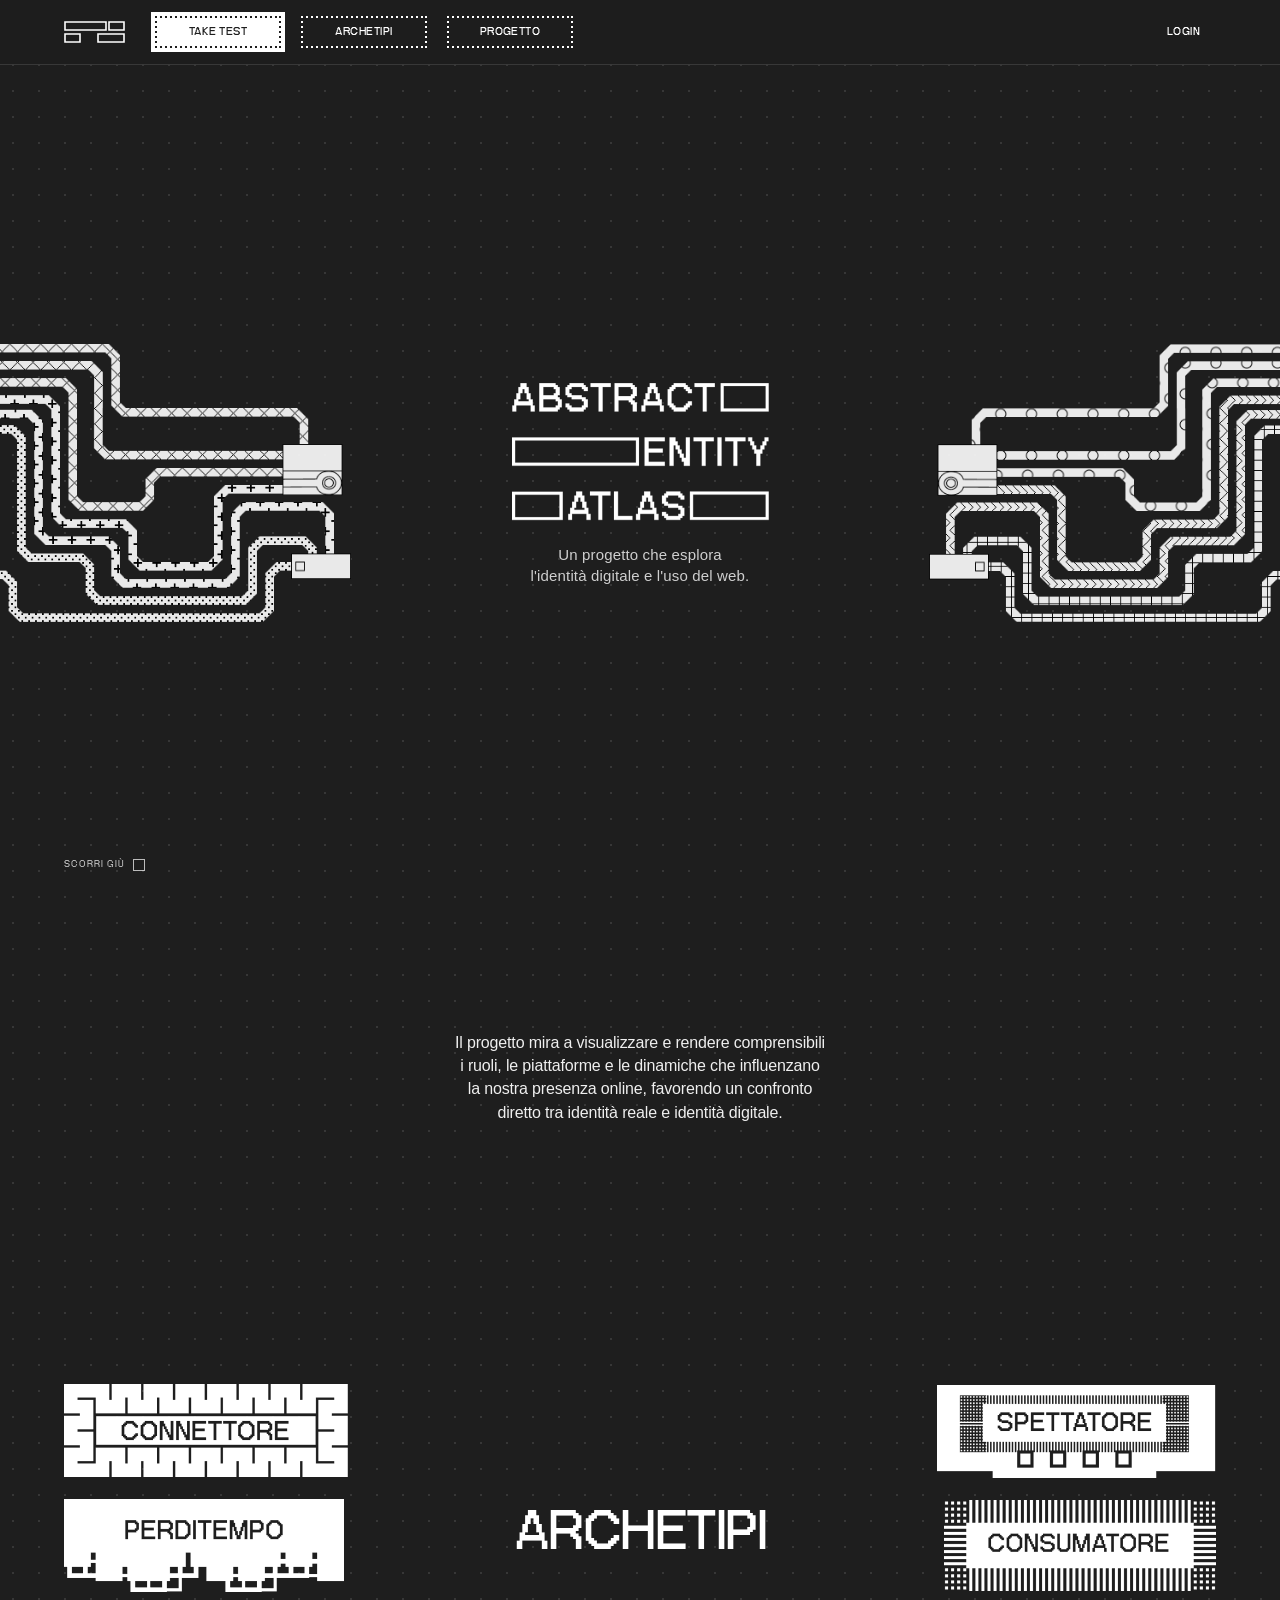
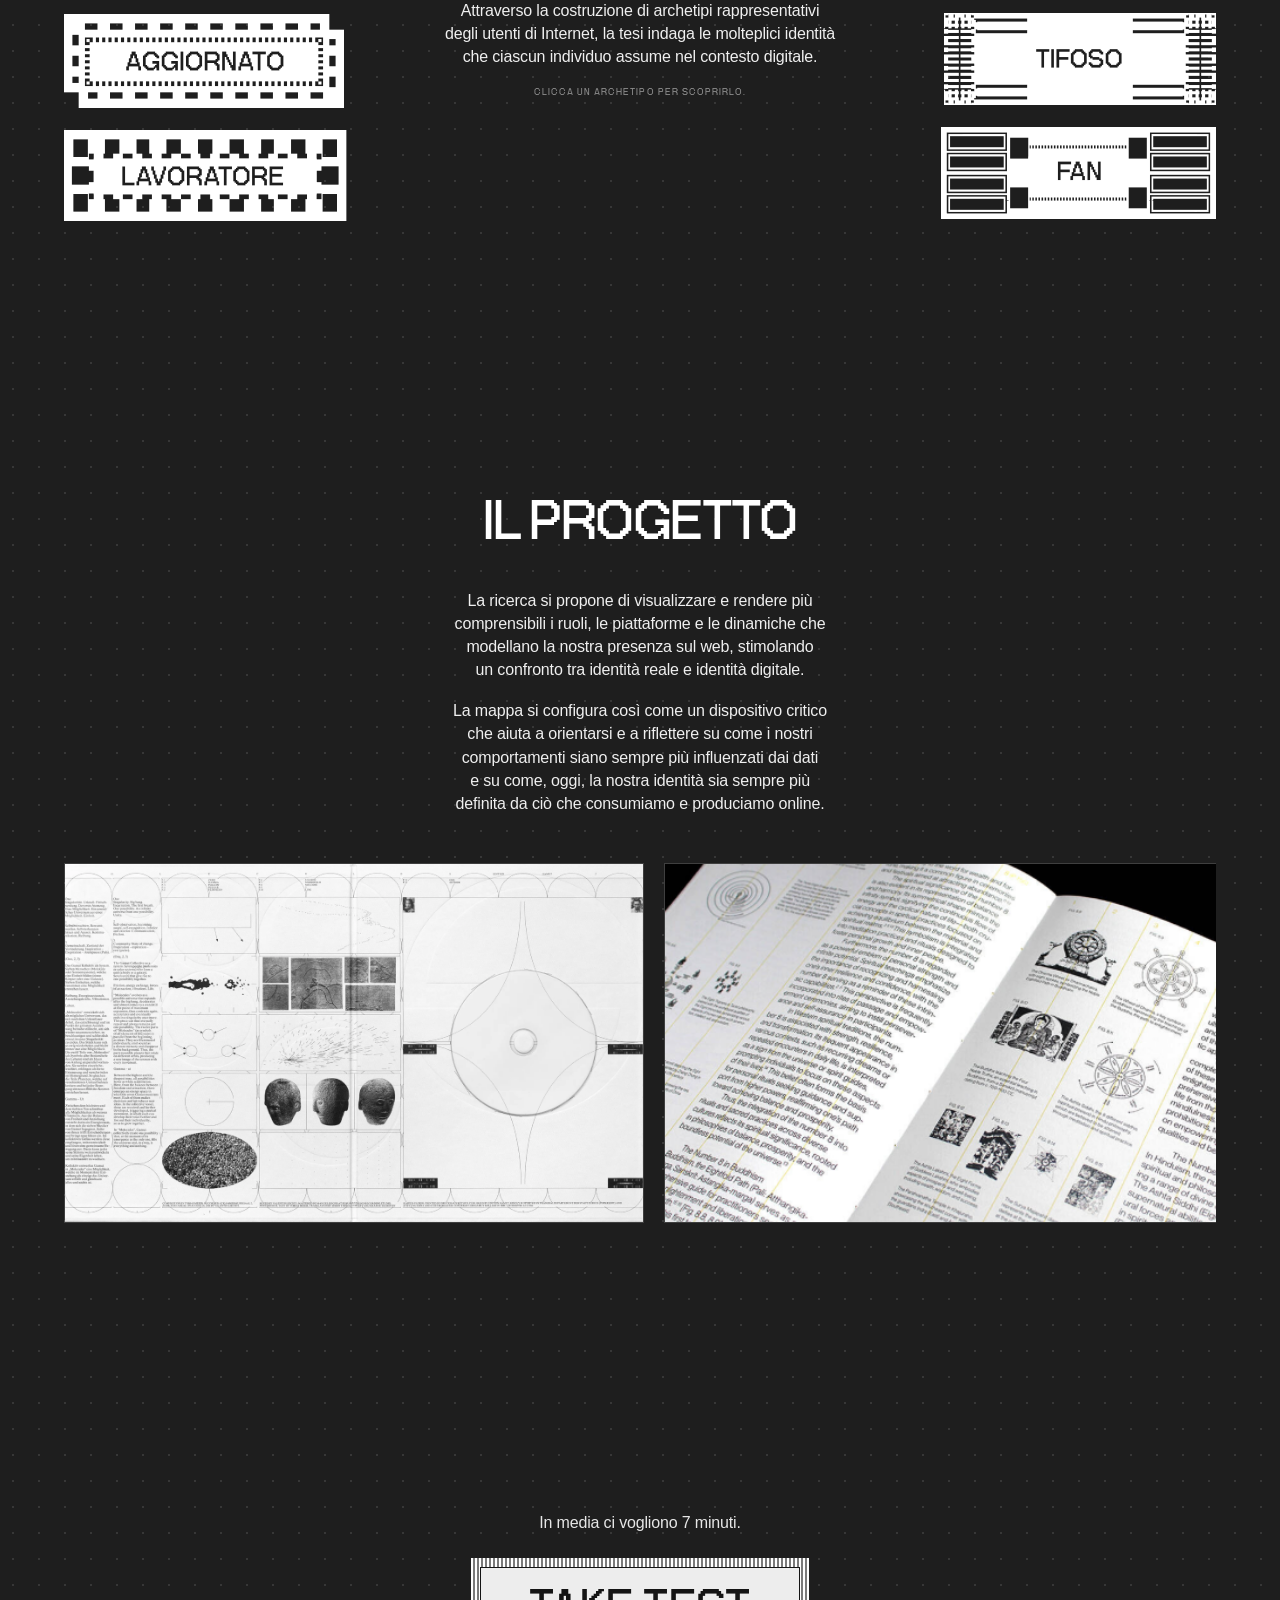
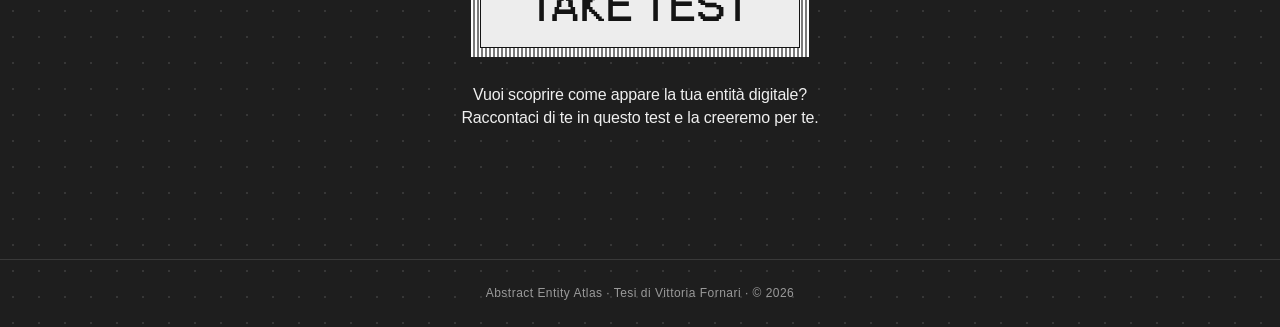
==== index.html @ 8e438f08 "Use Bakemono Text as font fallback; drop Courier New/monospace Co-Authored-By: Claude Opus 4.8 <nore" ====
<!DOCTYPE html>
<html lang="it">
<head>
<meta charset="UTF-8" />
<meta http-equiv="Cache-Control" content="no-cache, no-store, must-revalidate" />
<meta http-equiv="Pragma" content="no-cache" />
<meta name="viewport" content="width=device-width, initial-scale=1.0" />
<title>Abstract Entity Atlas — Vittoria Fornari</title>
<meta name="description" content="Abstract Entity Atlas: un atlante delle identità digitali. Scopri il tuo archetipo." />
<link rel="stylesheet" href="css/style.css?v=40" />
</head>
<body>

  <!-- NAVBAR -->
  <header class="nav">
    <div class="nav-inner">
      <a class="nav-logo" href="index.html" aria-label="Abstract Entity Atlas — home">
        <svg class="aea-logo" viewBox="0 0 61 22" width="61" height="22" fill="none" xmlns="http://www.w3.org/2000/svg" aria-hidden="true">
          <rect class="r1" x="1"  y="1"  width="41" height="8" pathLength="100"/>
          <rect class="r2" x="45" y="1"  width="15" height="8" pathLength="100"/>
          <rect class="r3" x="1"  y="13" width="15" height="8" pathLength="100"/>
          <rect class="r4" x="34" y="13" width="26" height="8" pathLength="100"/>
        </svg>
      </a>
      <nav class="nav-tabs">
        <a href="quiz.html"><span>Take test</span></a>
        <a href="#archetipi"><span>Archetipi</span></a>
        <a href="#progetto"><span>Progetto</span></a>
      </nav>
      <span class="nav-spacer"></span>
      <a class="nav-login" href="#">Login</a>
      <button class="nav-burger" id="burger" aria-label="Menu" aria-expanded="false">
        <span></span><span></span><span></span>
      </button>
    </div>
    <nav class="nav-mobile" id="navMobile">
      <a href="quiz.html">Take test</a>
      <a href="#archetipi">Archetipi</a>
      <a href="#progetto">Progetto</a>
      <a href="#">Login</a>
    </nav>
  </header>

  <main>
    <!-- HERO -->
    <section class="section hero">
      <img class="deco deco-l" src="assets/img/deco-penta.png" alt="" />
      <img class="deco deco-r" src="assets/img/deco-quad.png" alt="" />
      <div class="wrap">
        <img class="hero-logo" src="assets/img/logo-hero.png" alt="Abstract Entity Atlas" />
        <p class="hero-caption">Un progetto che esplora l'identità digitale e l'uso del web.</p>
      </div>
      <div class="scroll-hint">
        <span class="scroll-label">SCORRI GIÙ</span>
        <span class="scroll-box"></span>
      </div>
    </section>

    <!-- PROJECT INTRO -->
    <section class="section intro">
      <img class="deco deco-l" src="assets/img/deco-module-l.png" alt="" />
      <img class="deco deco-r" src="assets/img/deco-module-r.png" alt="" />
      <div class="wrap">
        <p class="body-text">
          Il progetto mira a visualizzare e rendere comprensibili i ruoli, le
          piattaforme e le dinamiche che influenzano la nostra presenza online,
          favorendo un confronto diretto tra identità reale e identità digitale.
        </p>
      </div>
    </section>

    <!-- ARCHETIPI -->
    <section class="section archetipi" id="archetipi">
      <div class="wrap">
        <div class="archetipi-grid">
          <div class="tag-col left">
            <div class="tag-item"><img src="assets/img/tag-connettore.png" alt="Connettore" /></div>
            <div class="tag-item"><img src="assets/img/tag-perditempo.png" alt="Perditempo" /></div>
            <div class="tag-item"><img src="assets/img/tag-aggiornato.png" alt="Aggiornato" /></div>
            <div class="tag-item"><img src="assets/img/tag-lavoratore.png" alt="Lavoratore" /></div>
          </div>
          <div class="archetipi-center">
            <h2 class="section-title">Archetipi</h2>
            <!-- default intro -->
            <div class="ac-intro">
              <p class="body-text">
                Attraverso la costruzione di archetipi rappresentativi degli utenti
                di Internet, la tesi indaga le molteplici identità che ciascun
                individuo assume nel contesto digitale.
              </p>
              <p class="ac-hint">Clicca un archetipo per scoprirlo.</p>
            </div>
            <!-- selected archetype detail -->
            <div class="ac-detail" hidden>
              <img class="ac-tag" src="" alt="" />
              <p class="ac-desc"></p>
              <p class="ac-pop"></p>
              <button class="btn-tick ac-back" type="button">↩ Torna agli archetipi</button>
            </div>
          </div>
          <div class="tag-col right">
            <div class="tag-item"><img src="assets/img/tag-spettatore.png" alt="Spettatore" /></div>
            <div class="tag-item"><img src="assets/img/tag-consumatore.png" alt="Consumatore" /></div>
            <div class="tag-item"><img src="assets/img/tag-tifoso.png" alt="Tifoso" /></div>
            <div class="tag-item"><img src="assets/img/tag-fan.png" alt="Fan" /></div>
          </div>
        </div>
      </div>
    </section>

    <!-- IL PROGETTO -->
    <section class="section progetto" id="progetto">
      <img class="deco deco-l" src="assets/img/deco-secondary.png" alt="" />
      <img class="deco deco-r" src="assets/img/deco-tertiary.png" alt="" />
      <div class="wrap">
        <h2 class="section-title">Il progetto</h2>
        <div class="progetto-text">
          <p class="body-text">
            La ricerca si propone di visualizzare e rendere più comprensibili i
            ruoli, le piattaforme e le dinamiche che modellano la nostra presenza
            sul web, stimolando un confronto tra identità reale e identità digitale.
          </p>
          <p class="body-text">
            La mappa si configura così come un dispositivo critico che aiuta a
            orientarsi e a riflettere su come i nostri comportamenti siano sempre
            più influenzati dai dati e su come, oggi, la nostra identità sia sempre
            più definita da ciò che consumiamo e produciamo online.
          </p>
        </div>
        <div class="photos">
          <img src="assets/img/photo1.png" alt="Tavole della tesi" />
          <img src="assets/img/photo2.png" alt="Tavole della tesi" />
        </div>
      </div>
    </section>

    <!-- TAKE TEST CTA -->
    <section class="section cta">
      <div class="wrap">
        <p class="lead">In media ci vogliono 7 minuti.</p>
        <a class="btn-take" href="quiz.html"><span class="inner">Take test</span></a>
        <p class="body-text">
          Vuoi scoprire come appare la tua entità digitale? Raccontaci di te in
          questo test e la creeremo per te.
        </p>
      </div>
    </section>
  </main>

  <footer class="foot">
    Abstract Entity Atlas · Tesi di Vittoria Fornari · © 2026
  </footer>

  <script>
    const burger = document.getElementById('burger');
    const menu = document.getElementById('navMobile');
    burger.addEventListener('click', () => {
      const open = menu.classList.toggle('open');
      burger.setAttribute('aria-expanded', open);
    });
    menu.querySelectorAll('a').forEach(a =>
      a.addEventListener('click', () => {
        menu.classList.remove('open');
        burger.setAttribute('aria-expanded', 'false');
      }));
  </script>
  <script src="js/archetypes.js"></script>
  <script src="js/reveal.js"></script>
</body>
</html>
---- css/style.css ----
/* ============================================================
   ABSTRACT ENTITY ATLAS — Vittoria Fornari · Tesi
   Design system & shared styles
   ============================================================ */

/* ---------- Fonts ---------- */
@font-face {
  font-family: "PP NeueBit";
  src: url("../fonts/PPNeueBit-Bold.otf") format("opentype");
  font-weight: 700;
  font-display: swap;
}
@font-face {
  font-family: "Bakemono Text";
  src: url("../fonts/Bakemono-Text-Light.ttf") format("truetype");
  font-weight: 300;
  font-display: swap;
}

/* ---------- Design tokens ---------- */
:root {
  --bg: #1e1e1e;
  --black: #000000;
  --white: #ffffff;
  --grey: #949494;

  /* social brand colours (from Figma variables) */
  --reddit:   #ff4500;
  --whatsapp: #25d366;
  --telegram: #0084ff;
  --tiktok:   #00f2ea;
  --linkedin: #0072b1;
  --twitch:   #9146ff;
  --discord:  #5865f2;
  --facebook: #1877f2;
  --x:        #f1f1f1;
  --youtube:  #ff0000;
  --instagram:#ff0069;

  --font-display: "PP NeueBit", "Bakemono Text", sans-serif;
  --font-body: "Bakemono Text", sans-serif;

  --maxw: 1280px;
  --gutter: clamp(18px, 5vw, 64px);
}

/* ---------- Reset ---------- */
*, *::before, *::after { box-sizing: border-box; }
html { -webkit-text-size-adjust: 100%; scroll-behavior: smooth; }
body {
  margin: 0;
  background-color: var(--bg);
  background-image: radial-gradient(rgba(255,255,255,0.11) 1px, transparent 1.4px);
  background-size: 26px 26px;
  color: var(--white);
  font-family: var(--font-body);
  font-weight: 300;
  letter-spacing: -0.01em;
  line-height: 1.2;
  -webkit-font-smoothing: antialiased;
  min-height: 100vh;
}
img { max-width: 100%; display: block; }
a { color: inherit; text-decoration: none; }
button { font-family: inherit; color: inherit; cursor: pointer; }
ul { margin: 0; padding: 0; list-style: none; }

/* ---------- Typography helpers ---------- */
.display {
  font-family: var(--font-display);
  font-weight: 700;
  letter-spacing: -0.02em;
  line-height: 1.05;
  text-transform: uppercase;
}
.section-title {
  font-family: var(--font-display);
  font-weight: 700;
  font-size: clamp(44px, 8vw, 78px);
  line-height: 1.1;
  letter-spacing: -0.02em;
  text-transform: uppercase;
  text-align: center;
  margin: 0 0 22px;
}
.body-text {
  font-family: var(--font-body);
  font-size: clamp(14px, 1.6vw, 16px);
  line-height: 1.45;
  text-align: center;
  color: #efefef;
  max-width: 52ch;
  margin: 0 auto;
  text-wrap: balance;   /* even line lengths, no short orphan last line */
}
.hero-caption, .desc, .ac-desc, .start .sub, .cta .lead { text-wrap: balance; }
.eyebrow {
  font-family: var(--font-display);
  font-weight: 700;
  letter-spacing: 0.04em;
  text-transform: uppercase;
}

/* ---------- Layout ---------- */
.wrap {
  width: 100%;
  max-width: var(--maxw);
  margin: 0 auto;
  padding-inline: var(--gutter);
}
.section { position: relative; padding-block: clamp(60px, 11vw, 130px); }

/* ============================================================
   NAVBAR
   ============================================================ */
.nav {
  position: sticky;
  top: 0;
  z-index: 50;
  width: 100%;
  background: rgba(30,30,30,0.82);
  backdrop-filter: blur(6px);
  border-bottom: 1px solid rgba(255,255,255,0.12);
}
.nav-inner {
  max-width: var(--maxw);
  margin: 0 auto;
  height: 64px;
  padding-inline: var(--gutter);
  display: flex;
  align-items: center;
  gap: 18px;
}
.nav-logo {
  display: flex;
  align-items: center;
  flex-shrink: 0;
}
/* vector AEA mark */
.aea-logo {
  display: block;
  width: 61px;
  height: 22px;
  overflow: visible;
  transition: transform .35s cubic-bezier(.16,1,.3,1);
}
.aea-logo rect {
  fill: var(--white);
  fill-opacity: 0;
  stroke: var(--white);
  stroke-width: 1.6;
  stroke-dasharray: 100;
  stroke-dashoffset: 0;          /* fully drawn at rest */
  transition: fill-opacity .25s ease;
}
/* hover: outlines re-draw sequentially (circuit powering up), then fill */
.nav-logo:hover .aea-logo { transform: scale(1.06); }
.nav-logo:hover .aea-logo rect {
  animation: aeaDraw .5s cubic-bezier(.16,1,.3,1) both;
}
.nav-logo:hover .aea-logo .r1 { animation-delay: 0s;    }
.nav-logo:hover .aea-logo .r2 { animation-delay: .10s;  }
.nav-logo:hover .aea-logo .r3 { animation-delay: .20s;  }
.nav-logo:hover .aea-logo .r4 { animation-delay: .30s;  }
/* brief fill flash once all four are drawn */
.nav-logo:hover .aea-logo rect { fill-opacity: 1; transition-delay: .42s; }

@keyframes aeaDraw {
  0%   { stroke-dashoffset: 100; }
  100% { stroke-dashoffset: 0;   }
}
@media (prefers-reduced-motion: reduce) {
  .nav-logo:hover .aea-logo rect { animation: none; }
}
.nav-tabs {
  display: flex;
  align-items: center;
  gap: 12px;
  margin-left: 8px;
}
.nav-tabs a {
  box-sizing: border-box;
  position: relative;
  height: 40px;
  min-width: 134px;
  padding: 0 18px;
  display: flex;
  align-items: center;
  justify-content: center;
  font-family: var(--font-display);
  font-size: 16px;
  letter-spacing: 0.03em;
  text-transform: uppercase;
  color: var(--white);
  background: transparent;
  transition: background .2s ease, color .2s ease;
}
.nav-tabs a span { position: relative; z-index: 1; display: block; }

/* default: square-dotted frame (currentColor → inverts with the text) */
.nav-tabs a::before {
  content: '';
  position: absolute;
  inset: 4px;
  pointer-events: none;
  background:
    repeating-linear-gradient(90deg,  currentColor 0 2px, transparent 2px 5px) top    / 100% 2px no-repeat,
    repeating-linear-gradient(90deg,  currentColor 0 2px, transparent 2px 5px) bottom / 100% 2px no-repeat,
    repeating-linear-gradient(180deg, currentColor 0 2px, transparent 2px 5px) left   / 2px 100% no-repeat,
    repeating-linear-gradient(180deg, currentColor 0 2px, transparent 2px 5px) right  / 2px 100% no-repeat;
}

/* Take Test (first tab) — inverted as a CTA: white fill, dark text + dark dotted border */
.nav-tabs a:first-child {
  background: var(--white);
  color: var(--bg);
}

/* click / current page → white fill with dark text */
.nav-tabs a:active,
.nav-tabs a.active {
  background: var(--white);
  color: var(--bg);
}

/* HOVER → stays dark, white text, dense white "barcode" tick frame + corner blocks */
.nav-tabs a:hover::before {
  inset: 3px;
  background:
    repeating-linear-gradient(90deg,  currentColor 0 1px, transparent 1px 4px) top    / 100% 6px no-repeat,
    repeating-linear-gradient(90deg,  currentColor 0 1px, transparent 1px 4px) bottom / 100% 6px no-repeat,
    repeating-linear-gradient(0deg,   currentColor 0 1px, transparent 1px 4px) left   / 6px 100% no-repeat,
    repeating-linear-gradient(0deg,   currentColor 0 1px, transparent 1px 4px) right  / 6px 100% no-repeat;
}
.nav-tabs a:hover::after {
  content: '';
  position: absolute;
  inset: 3px;
  pointer-events: none;
  background:
    linear-gradient(currentColor, currentColor) top left     / 9px 9px no-repeat,
    linear-gradient(currentColor, currentColor) top right    / 9px 9px no-repeat,
    linear-gradient(currentColor, currentColor) bottom left  / 9px 9px no-repeat,
    linear-gradient(currentColor, currentColor) bottom right / 9px 9px no-repeat;
}

/* CLICK / current page → clean solid border */
.nav-tabs a:active::before,
.nav-tabs a.active::before {
  inset: 3px;
  background: none;
  border: 2px solid currentColor;
}
.nav-spacer { flex: 1; }
.nav-login {
  font-family: var(--font-display);
  font-size: 16px;
  letter-spacing: 0.05em;
  text-transform: uppercase;
  padding: 6px 14px;
  border: 1.5px solid transparent;
}
.nav-login:hover { border-color: var(--white); }

.nav-burger {
  display: none;
  width: 40px; height: 34px;
  border: 1.5px solid var(--white);
  background: transparent;
  padding: 0;
  flex-direction: column;
  justify-content: center;
  align-items: center;
  gap: 4px;
}
.nav-burger span {
  width: 20px; height: 2px;
  background: var(--white);
  display: block;
  transition: transform .3s cubic-bezier(.16,1,.3,1), opacity .2s ease;
}
/* burger → X when open */
.nav-burger[aria-expanded="true"] span:nth-child(1) { transform: translateY(6px) rotate(45deg); }
.nav-burger[aria-expanded="true"] span:nth-child(2) { opacity: 0; }
.nav-burger[aria-expanded="true"] span:nth-child(3) { transform: translateY(-6px) rotate(-45deg); }

/* mobile menu panel — animated open/close */
.nav-mobile {
  display: none;
  flex-direction: column;
  overflow: hidden;
  max-height: 0;
  opacity: 0;
  background: rgba(18,18,18,0.98);
  transition: max-height .4s cubic-bezier(.16,1,.3,1), opacity .3s ease;
}
.nav-mobile.open {
  max-height: 360px;
  opacity: 1;
  border-top: 1px solid rgba(255,255,255,0.12);
}
.nav-mobile a {
  font-family: var(--font-display);
  font-size: 22px;
  text-transform: uppercase;
  letter-spacing: 0.04em;
  padding: 16px var(--gutter);
  border-bottom: 1px solid rgba(255,255,255,0.1);
  /* slide+fade each item in */
  opacity: 0;
  transform: translateY(-10px);
  transition: opacity .3s ease, transform .35s cubic-bezier(.16,1,.3,1);
}
.nav-mobile.open a { opacity: 1; transform: none; }
.nav-mobile.open a:nth-child(1) { transition-delay: .06s; }
.nav-mobile.open a:nth-child(2) { transition-delay: .12s; }
.nav-mobile.open a:nth-child(3) { transition-delay: .18s; }
.nav-mobile.open a:nth-child(4) { transition-delay: .24s; }
/* Take Test (first item) inverted: white fill, dark text */
.nav-mobile a:first-child { background: var(--white); color: var(--bg); }

/* ============================================================
   BUTTONS — Figma-accurate animations
   ============================================================ */

/* ── TAKE THE TEST (big CTA) ──────────────────────────────── */
/* Default: barcode frame, light inner, dark text
   Hover:   frame stays, inner INVERTS to dark bg + white text
   Active:  collapses to solid dark                            */
.btn-take {
  display: inline-block;
  padding: 9px;
  background: repeating-linear-gradient(90deg, #ffffff 0 2px, #7a7a7a 2px 4px);
  border: 0;
  cursor: pointer;
  transition: background .25s ease;
}
.btn-take .inner {
  display: block;
  background: #ededed;
  color: #141414;
  font-family: var(--font-display);
  font-size: clamp(40px, 7vw, 64px);
  letter-spacing: 0.01em;
  text-transform: uppercase;
  padding: 6px 48px 2px;
  border: 1px solid #141414;
  line-height: 1.1;
  transition: background .25s cubic-bezier(.16,1,.3,1),
              color .25s cubic-bezier(.16,1,.3,1),
              border-color .25s;
}
/* hover → invert */
.btn-take:hover .inner {
  background: var(--black);
  color: var(--white);
  border-color: var(--white);
}
/* active/press → collapse to solid */
.btn-take:active {
  background: var(--black);
  padding: 9px;
}
.btn-take:active .inner {
  background: var(--black);
  color: var(--white);
  border-color: transparent;
}

/* ── SMALL BUTTONS (quiz / sidebar / ac-back) ─────────────── */
/* Default: 2px dashed border (Figma: border-2 border-dashed)
   Hover:   border grows to 5px — gives 3D-lift look
   Press:   white wipe sweeps left→right, inverts text color   */
/* same language as the navbar buttons, kept in dark mode (no white fill):
   default dotted frame → hover barcode tick frame + corner blocks → click solid border */
.btn-tick {
  position: relative;
  display: inline-flex;
  align-items: center;
  justify-content: center;
  gap: 8px;
  min-height: 40px;
  background: transparent;
  color: var(--white);
  font-family: var(--font-display);
  font-size: 16px;
  letter-spacing: 0.06em;
  text-transform: uppercase;
  padding: 9px 20px;
  border: 0;
  cursor: pointer;
  transition: opacity .15s;
}
/* default: square-dotted frame */
.btn-tick::before {
  content: '';
  position: absolute;
  inset: 4px;
  pointer-events: none;
  background:
    repeating-linear-gradient(90deg,  currentColor 0 2px, transparent 2px 5px) top    / 100% 2px no-repeat,
    repeating-linear-gradient(90deg,  currentColor 0 2px, transparent 2px 5px) bottom / 100% 2px no-repeat,
    repeating-linear-gradient(180deg, currentColor 0 2px, transparent 2px 5px) left   / 2px 100% no-repeat,
    repeating-linear-gradient(180deg, currentColor 0 2px, transparent 2px 5px) right  / 2px 100% no-repeat;
}
/* hover: barcode tick frame + solid corner blocks */
.btn-tick:hover::before {
  inset: 3px;
  background:
    repeating-linear-gradient(90deg, currentColor 0 1px, transparent 1px 4px) top    / 100% 6px no-repeat,
    repeating-linear-gradient(90deg, currentColor 0 1px, transparent 1px 4px) bottom / 100% 6px no-repeat,
    repeating-linear-gradient(0deg,  currentColor 0 1px, transparent 1px 4px) left   / 6px 100% no-repeat,
    repeating-linear-gradient(0deg,  currentColor 0 1px, transparent 1px 4px) right  / 6px 100% no-repeat;
}
.btn-tick:hover::after {
  content: '';
  position: absolute;
  inset: 3px;
  pointer-events: none;
  background:
    linear-gradient(currentColor, currentColor) top left     / 9px 9px no-repeat,
    linear-gradient(currentColor, currentColor) top right    / 9px 9px no-repeat,
    linear-gradient(currentColor, currentColor) bottom left  / 9px 9px no-repeat,
    linear-gradient(currentColor, currentColor) bottom right / 9px 9px no-repeat;
}
/* click: clean solid border */
.btn-tick:active::before {
  inset: 3px;
  background: none;
  border: 2px solid currentColor;
}
.btn-tick[disabled] { opacity: 0.3; cursor: not-allowed; }
/* primary action (e.g. quiz "Prossima") → inverted: white fill, dark text + frame */
.btn-tick.primary { background: var(--white); color: var(--bg); }

/* ============================================================
   HOMEPAGE
   ============================================================ */
.deco {
  position: absolute;
  pointer-events: none;
  opacity: 0.9;
  z-index: 0;
}
.section > .wrap { position: relative; z-index: 2; }

/* scroll-reveal: traces "draw in" from their anchored edge.
   clip-path only (no transform) so centering transforms aren't disturbed */
.deco-l { opacity: 0; clip-path: inset(0 100% 0 0); }
.deco-r { opacity: 0; clip-path: inset(0 0 0 100%); }
.deco-l.in, .deco-r.in {
  opacity: 0.9;
  clip-path: inset(0 0 0 0);
  transition: clip-path 1s cubic-bezier(.16,1,.3,1), opacity .7s ease;
}
@media (prefers-reduced-motion: reduce) {
  .deco-l, .deco-r { opacity: 0.9; clip-path: none; }
}

/* HERO */
.hero {
  text-align: center;
  min-height: calc(100vh - 64px);
  display: flex;
  flex-direction: column;
  align-items: center;
  justify-content: center;
  padding-block: 0;
  position: relative;
}
/* hero logo — appears with one smooth motion on load */
.hero-logo { width: 257px; height: auto; margin: 0 auto 22px; display: block; opacity: 0; }
.hero-logo.revealed { animation: logoAppear .85s cubic-bezier(.16,1,.3,1) forwards; }
@keyframes logoAppear {
  from { opacity: 0; transform: translateY(12px) scale(.97); }
  to   { opacity: 1; transform: none; }
}
@media (prefers-reduced-motion: reduce) {
  .hero-logo { opacity: 1; }
  .hero-logo.revealed { animation: none; }
}
.hero-caption {
  font-family: var(--font-body);
  font-size: clamp(13px, 1.4vw, 15px);
  color: #cfcfcf;
  letter-spacing: 0.01em;
  max-width: 36ch;
  margin: 0 auto;
  line-height: 1.4;
}
.hero .deco-l { top: 50%; left: 0; transform: translateY(-50%); width: calc(50vw - 289px); }
.hero .deco-r { top: 50%; right: 0; transform: translateY(-50%); width: calc(50vw - 289px); }

/* scroll hint */
.scroll-hint {
  position: absolute;
  bottom: 28px;
  left: var(--gutter);
  display: flex;
  align-items: center;
  gap: 8px;
  opacity: 0.7;
}
.scroll-label {
  font-family: var(--font-display);
  font-size: 13px;
  letter-spacing: 0.08em;
  text-transform: uppercase;
}
.scroll-box {
  display: inline-block;
  width: 12px;
  height: 12px;
  border: 1.5px solid var(--white);
}

/* generic centered intro */
.intro .deco-l { top: 50%; left: 0; transform: translateY(-50%); width: min(540px, 42vw); }
.intro .deco-r { top: 50%; right: 0; transform: translateY(-50%); width: min(555px, 43vw); }

/* ARCHETIPI */
.archetipi { overflow-x: hidden; }
.archetipi-grid {
  display: grid;
  grid-template-columns: 1fr minmax(280px, 460px) 1fr;
  align-items: center;
  gap: clamp(16px, 3vw, 48px);
}
.tag-col { display: flex; flex-direction: column; gap: 22px; }
.tag-col img { width: 100%; max-width: 290px; display: block; }
.tag-col.left  { align-items: flex-start; }
.tag-col.right { align-items: flex-end; }
.archetipi-center { text-align: center; }

/* tag-item: wrapper that draws the side trace line */
.tag-item { position: relative; }

/* left tags: 10px white line extends from tag's left edge to viewport left edge */
.tag-col.left .tag-item::before {
  content: '';
  position: absolute;
  top: 50%;
  right: 100%;
  /* grows out from the tag toward the edge on scroll */
  transform: translateY(-50%) scaleX(0);
  transform-origin: right center;
  transition: transform .8s cubic-bezier(.16,1,.3,1);
  height: 10px;
  width: 100vw;
  background: var(--white);
  pointer-events: none;
}

/* right tags: 10px white line extends from tag's right edge to viewport right edge */
.tag-col.right .tag-item::after {
  content: '';
  position: absolute;
  top: 50%;
  left: 100%;
  transform: translateY(-50%) scaleX(0);
  transform-origin: left center;
  transition: transform .8s cubic-bezier(.16,1,.3,1);
  height: 10px;
  width: 100vw;
  background: var(--white);
  pointer-events: none;
}

/* reveal when the archetipi section scrolls into view (staggered) */
.archetipi.in .tag-col.left  .tag-item::before,
.archetipi.in .tag-col.right .tag-item::after { transform: translateY(-50%) scaleX(1); }
.archetipi .tag-col .tag-item:nth-child(2)::before,
.archetipi .tag-col .tag-item:nth-child(2)::after { transition-delay: .08s; }
.archetipi .tag-col .tag-item:nth-child(3)::before,
.archetipi .tag-col .tag-item:nth-child(3)::after { transition-delay: .16s; }
.archetipi .tag-col .tag-item:nth-child(4)::before,
.archetipi .tag-col .tag-item:nth-child(4)::after { transition-delay: .24s; }
@media (prefers-reduced-motion: reduce) {
  .tag-col.left .tag-item::before,
  .tag-col.right .tag-item::after { transform: translateY(-50%) scaleX(1); }
}

/* archetipi side trace lines — pure CSS, stop at the tag's outer side */

/* IL PROGETTO */
.progetto .deco-l { top: 64px; left: 0; width: min(340px, 27vw); }
.progetto .deco-r { top: 64px; right: 0; width: min(340px, 27vw); }
.progetto-text { display: flex; flex-direction: column; gap: 18px; margin-bottom: 48px; }
.photos {
  display: flex;
  flex-direction: row;
  gap: 20px;
  overflow-x: auto;
  overflow-y: hidden;
  scroll-snap-type: x mandatory;
  -webkit-overflow-scrolling: touch;
  padding-bottom: 14px;
  /* hide scrollbar on webkit but keep functional */
  scrollbar-width: thin;
  scrollbar-color: rgba(255,255,255,0.3) transparent;
}
.photos::-webkit-scrollbar { height: 4px; }
.photos::-webkit-scrollbar-track { background: transparent; }
.photos::-webkit-scrollbar-thumb { background: rgba(255,255,255,0.3); }
.photos img {
  flex: none;
  width: 580px;
  height: 360px;
  object-fit: cover;
  object-position: center;
  border: 1px solid rgba(255,255,255,0.15);
  scroll-snap-align: start;
}

/* TAKE TEST footer */
.cta { text-align: center; }
.cta .lead {
  font-family: var(--font-body);
  font-size: clamp(14px, 1.6vw, 16px);
  color: #e7e7e7;
  margin-bottom: 26px;
}
.cta .btn-take { margin-bottom: 26px; }

/* footer */
.foot {
  border-top: 1px solid rgba(255,255,255,0.12);
  padding: 26px var(--gutter);
  text-align: center;
  font-size: 12px;
  letter-spacing: 0.04em;
  color: #9a9a9a;
}

/* ============================================================
   QUIZ
   ============================================================ */
.quiz-stage {
  min-height: calc(100vh - 64px);
  display: flex;
  align-items: center;
  justify-content: center;
  padding: clamp(28px, 6vw, 70px) var(--gutter);
}
.quiz-card { width: 100%; max-width: 760px; }

/* start screen */
.start { text-align: center; }
.start .top-note {
  font-size: clamp(14px, 1.7vw, 17px);
  color: #e7e7e7;
  margin-bottom: 30px;
}
.start .btn-take { margin-bottom: 30px; }
.start .sub { font-size: clamp(13px, 1.5vw, 15px); color: #cfcfcf; max-width: 38ch; margin: 0 auto; }

/* question head */
.q-head {
  display: flex;
  align-items: flex-start;
  gap: 22px;
  margin-bottom: 18px;
}
.q-num {
  font-family: var(--font-display);
  font-size: clamp(30px, 5vw, 42px);
  letter-spacing: -0.01em;
  white-space: nowrap;
  padding-right: 22px;
  border-right: 1.5px solid var(--white);
  line-height: 1;
}
.q-text {
  font-family: var(--font-body);
  font-size: clamp(14px, 1.7vw, 16px);
  line-height: 1.35;
  padding-top: 4px;
}
.q-note { display: block; margin-top: 8px; color: #b9b9b9; font-size: 0.85em; letter-spacing: 0.04em; }

/* progress */
.q-progress {
  height: 6px;
  width: 64px;
  background: var(--white);
  margin: 0 0 30px 0;
  transition: width .3s ease;
}

/* options box */
.q-options {
  border: 1.5px solid var(--white);
  padding: 6px 20px;
  margin-bottom: 34px;
}
.opt {
  display: flex;
  align-items: center;
  gap: 14px;
  padding: 11px 4px;
  border-bottom: 1px solid rgba(255,255,255,0.28);
  cursor: pointer;
  font-size: clamp(13px, 1.5vw, 15px);
  user-select: none;
  transition: color .12s;
}
.q-options .opt:last-child { border-bottom: 0; }
.opt:hover { color: #fff; }
.opt .box {
  flex: none;
  width: 18px; height: 18px;
  border: 1.5px solid var(--white);
  position: relative;
}
.opt.checked .box::after {
  content: "";
  position: absolute;
  inset: 3px;
  background: var(--white);
}
.opt.checked { color: #fff; }
.opt.disabled { opacity: 0.4; cursor: not-allowed; }

.q-actions { display: flex; justify-content: space-between; align-items: center; gap: 14px; }
.q-actions .spacer { flex: 1; }

/* ============================================================
   RESULT
   ============================================================ */
.result {
  display: grid;
  grid-template-columns: minmax(0, 1fr) minmax(290px, 360px);
  gap: clamp(20px, 3vw, 46px);
  max-width: 1320px;
  margin: 0 auto;
  padding: clamp(20px, 3vw, 40px) var(--gutter) 60px;
  align-items: start;
}
.map-wrap {
  border: 1px solid rgba(255,255,255,0.18);
  background: #141414;
  overflow: auto;
}
.map-wrap img { width: 100%; min-width: 680px; }

.panel { position: relative; padding-top: 6px; }
.panel .num {
  position: absolute; top: 0; right: 0;
  width: 30px; height: 30px;
  border: 1.5px solid var(--white);
  display: flex; align-items: center; justify-content: center;
  font-family: var(--font-display); font-size: 16px;
}
.panel .sei {
  font-family: var(--font-display);
  letter-spacing: 0.18em;
  text-transform: uppercase;
  font-size: 14px;
  color: #cfcfcf;
}
.panel h1 {
  font-family: var(--font-display);
  font-weight: 700;
  font-size: clamp(40px, 5vw, 56px);
  text-transform: uppercase;
  letter-spacing: -0.01em;
  margin: 2px 0 18px;
  line-height: 1;
}
.panel .desc { font-size: 14px; line-height: 1.5; color: #e9e9e9; }
.panel .pop { font-size: 14px; line-height: 1.5; margin: 16px 0 26px; }

/* result stat bars — recreated from Figma:
   filled label highlight + left cap + patterned (media) / solid (social) bar, no track */
.stats { display: flex; flex-direction: column; gap: 18px; margin-bottom: 30px; }
.stat .lbl {
  display: inline-block;
  font-family: var(--font-display);
  font-size: 13px;
  letter-spacing: 0.03em;
  text-transform: uppercase;
  color: var(--bg);
  background: var(--white);
  padding: 2px 9px;
  margin-bottom: 9px;
}
.stat.fb .lbl { background: var(--facebook); }
.stat.rd .lbl { background: var(--reddit); }
.stat.yt .lbl { background: var(--youtube); }

.barrow { display: flex; align-items: stretch; gap: 7px; height: 20px; }
.barrow .cap { flex: none; width: 13px; }
.barrow .bar { height: 100%; }

/* media: white plug/connector cap + white-outlined bar filled with a pattern */
.stat.media .cap {
  width: 28px;
  background: url("data:image/svg+xml,%3Csvg xmlns='http://www.w3.org/2000/svg' viewBox='0 0 28 20' preserveAspectRatio='none' width='28' height='20'%3E%3Crect x='1.3' y='1.3' width='15.4' height='17.4' fill='none' stroke='%23ffffff' stroke-width='2.4'/%3E%3Crect x='16' y='8.3' width='12' height='3.4' fill='%23ffffff'/%3E%3C/svg%3E") left center / 28px 20px no-repeat;
}
.stat.media .bar {
  border: 2px solid var(--white);
  background-color: transparent;
  background-repeat: repeat;
}
.stat.media.x .bar {
  background-image:
    repeating-linear-gradient(45deg,  #fff 0 2px, transparent 2px 9px),
    repeating-linear-gradient(-45deg, #fff 0 2px, transparent 2px 9px);
}
.stat.media.dot .bar {
  background-image: radial-gradient(#fff 1.4px, transparent 1.7px);
  background-size: 7px 7px;
}
.stat.media.zig .bar {
  background-image: url("data:image/svg+xml,%3Csvg xmlns='http://www.w3.org/2000/svg' viewBox='0 0 12 20' preserveAspectRatio='none' width='12' height='20'%3E%3Cpath d='M0 4 L6 16 L12 4' fill='none' stroke='%23ffffff' stroke-width='2'/%3E%3C/svg%3E");
  background-size: 12px 100%;
  background-repeat: repeat-x;
}

/* social: solid colour cap + bar (rounded ends) */
.stat.fb .cap, .stat.fb .bar { background: var(--facebook); }
.stat.rd .cap, .stat.rd .bar { background: var(--reddit); }
.stat.yt .cap, .stat.yt .bar { background: var(--youtube); }
.stat.fb .cap, .stat.rd .cap, .stat.yt .cap { border-radius: 9999px 0 0 9999px; }
/* rounded right end (capsule), flat left */
.stat.fb .bar, .stat.rd .bar, .stat.yt .bar { border-radius: 0 9999px 9999px 0; }

.panel-actions { display: flex; gap: 10px; flex-wrap: wrap; }
.panel-actions .btn-tick { font-size: 13px; padding: 7px 13px; }

/* ── archetype result page (full exported image + our buttons) ── */
.result-page {
  max-width: 1320px;
  margin: 0 auto;
  padding: clamp(16px, 3vw, 36px) var(--gutter) 56px;
}
.result-figure {
  margin: 0 auto;
  border: 1px solid rgba(255,255,255,0.15);
  background: #141414;
  overflow-x: auto;            /* scroll on narrow screens, image stays legible */
  display: flex;
  justify-content: center;
}
.result-figure img {
  display: block;
  width: 100%;
  max-width: 1280px;           /* never upscale past native → stays crisp */
  min-width: 900px;
  image-rendering: -webkit-optimize-contrast;
}
.result-actions {
  display: flex;
  gap: 12px;
  justify-content: flex-end;
  flex-wrap: wrap;
  margin-top: 20px;
}
/* desktop shows the wide image; mobile parts hidden */
.result-figure .m-only,
.result-foot.m-only { display: none; }

.map-meta { display: none; }

/* ============================================================
   ARCHETYPE — inline center detail
   ============================================================ */
.archetipi { position: relative; }

/* ── tag items ── */
.tag-item {
  transition: transform .4s cubic-bezier(.16,1,.3,1),
              filter .3s ease,
              opacity .4s ease;
  will-change: transform, opacity;
  cursor: pointer;
}
.tag-item:hover { transform: scale(1.05); filter: brightness(1.2); }
.tag-item:active { transform: scale(0.97); }
.tag-item.is-hidden { display: none; }

/* clicked tag dissolves gently */
.tag-item.is-leaving {
  opacity: 0;
  transform: scale(0.75);
  transition: transform .4s cubic-bezier(.4,0,.2,1),
              opacity .35s ease;
  pointer-events: none;
}

/* remaining tags fade back while center shows */
.archetipi-grid.is-selecting .tag-item:not(.is-leaving):not(.is-hidden) {
  opacity: 0.35;
  transition: opacity .35s ease;
}

/* ── intro panel ── */
.ac-intro {
  transition: opacity .35s cubic-bezier(.4,0,.2,1),
              transform .35s cubic-bezier(.4,0,.2,1);
}
.ac-intro.fade-out {
  opacity: 0;
  transform: translateY(-12px);
  pointer-events: none;
}
.ac-intro .ac-hint {
  margin-top: 16px;
  font-family: var(--font-display);
  font-size: 13px;
  letter-spacing: 0.08em;
  text-transform: uppercase;
  color: #888;
}

/* ── detail panel ── */
.ac-detail {
  display: flex;
  flex-direction: column;
  align-items: center;
  text-align: center;
}
.ac-detail[hidden] { display: none; }

/* each child enters with a staggered upward fade */
.ac-detail.show > * {
  opacity: 0;
  animation: acRise .55s cubic-bezier(.16,1,.3,1) forwards;
}
.ac-detail.show .ac-tag  { animation-delay: .05s; }
.ac-detail.show .ac-desc { animation-delay: .18s; }
.ac-detail.show .ac-pop  { animation-delay: .26s; }
.ac-detail.show .ac-back { animation-delay: .36s; }

@keyframes acRise {
  from { opacity: 0; transform: translateY(18px); }
  to   { opacity: 1; transform: translateY(0);    }
}

/* tag enters with a gentle spring pop */
.ac-detail.show .ac-tag {
  animation: acPop .6s cubic-bezier(.34,1.28,.64,1) .05s forwards;
}
@keyframes acPop {
  0%   { opacity: 0; transform: scale(.78); }
  70%  { opacity: 1; transform: scale(1.03); }
  100% { opacity: 1; transform: scale(1);    }
}

.ac-tag {
  width: min(300px, 80%);
  margin: 0 auto 24px;
  display: block;
}

.ac-desc {
  font-family: var(--font-body);
  font-size: clamp(14px, 1.5vw, 16px);
  line-height: 1.5;
  color: #eef2f8;
  max-width: 42ch;
  margin: 0 auto 14px;
}
.ac-pop {
  font-size: 14px;
  color: #b9b9b9;
  margin: 0 0 26px;
}

/* ac-back inherits all .btn-tick animation; just nudge size */
.ac-back { font-size: 13px; padding: 8px 16px; }

/* ============================================================
   RESPONSIVE
   ============================================================ */
@media (max-width: 900px) {
  .nav-tabs, .nav-login { display: none; }
  .nav-burger { display: flex; }
  .nav-mobile { display: flex; }   /* enabled on mobile (collapsed via max-height) */

  .intro .deco-l, .intro .deco-r,
  .progetto .deco-l, .progetto .deco-r { display: none; }

  /* HERO mobile: full (uncut) PCB traces anchored to the sides, top & bottom.
     Hero is made taller so there's clear room between the traces and the logo. */
  .hero { overflow: hidden; min-height: 1040px; }
  .hero .deco-l, .hero .deco-r {
    display: block;
    transform: none;
    left: 0;
    right: 0;
    width: 100%;
    height: auto;             /* keep full artwork, no cropping */
  }
  .hero .deco-r { top: 0; bottom: auto; }       /* "quad": chip on left edge */
  .hero .deco-l { bottom: 0; top: auto; }       /* "penta": chip on right edge */
  .hero-logo { width: 210px; }
  .scroll-hint { display: none; }

  /* ARCHETIPI mobile: title on top, two tag columns below with side traces */
  .archetipi { overflow-x: hidden; }
  .archetipi-grid {
    grid-template-columns: 1fr 1fr;
    grid-template-areas:
      "center center"
      "left right";
    gap: 30px 14px;
    align-items: start;
  }
  .archetipi-center { grid-area: center; }
  .tag-col.left  { grid-area: left;  align-items: flex-start; flex-direction: column; gap: 30px; }
  .tag-col.right { grid-area: right; align-items: flex-end;   flex-direction: column; gap: 30px; }
  .tag-col img { width: 100%; max-width: none; }

  .photos img { width: 80vw; height: 260px; }

  .result { grid-template-columns: 1fr; }
  .panel { order: 2; }
  .map-wrap { order: 1; }
  .panel .num { position: static; margin-bottom: 10px; }

  /* RESULT mobile: use the dedicated mobile frames (top image + buttons + footer) */
  .result-page { padding: 0 0 36px; }
  .result-figure {
    border: 0;
    background: transparent;
    overflow: visible;
    display: block;
  }
  .result-figure .d-only { display: none; }
  .result-figure .m-only,
  .result-foot.m-only { display: block; }
  #resImgMobile {
    width: 100%;
    min-width: 0;
    max-width: 430px;
    margin: 0 auto;
  }
  .result-actions {
    justify-content: center;
    max-width: 430px;
    margin: 16px auto;
    padding-inline: var(--gutter);
  }
  .result-foot {
    width: 100%;
    max-width: 430px;
    margin: 0 auto;
  }
}

@media (max-width: 480px) {
  .btn-take .inner { padding: 6px 26px 2px; }
  .q-head { gap: 14px; }
  .q-options { padding: 4px 14px; }
  .tag-col img { width: 100%; }
}
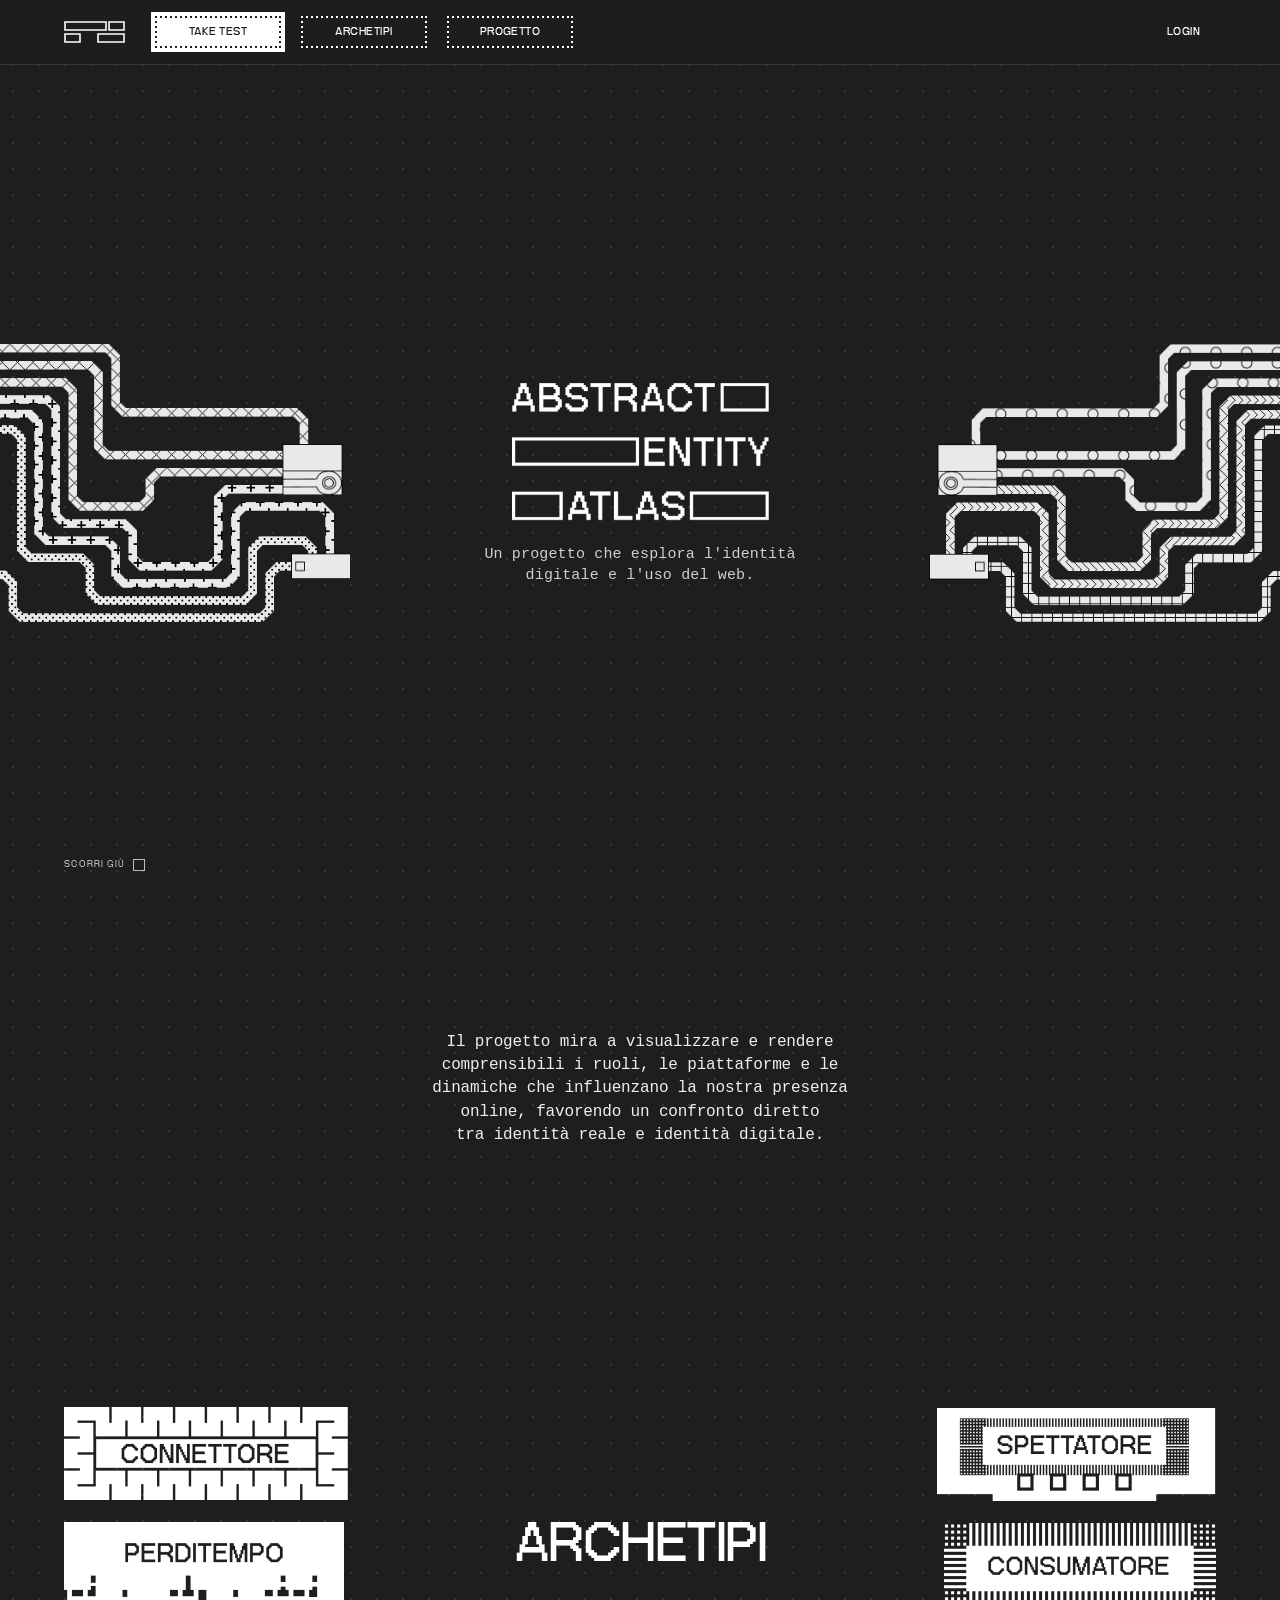
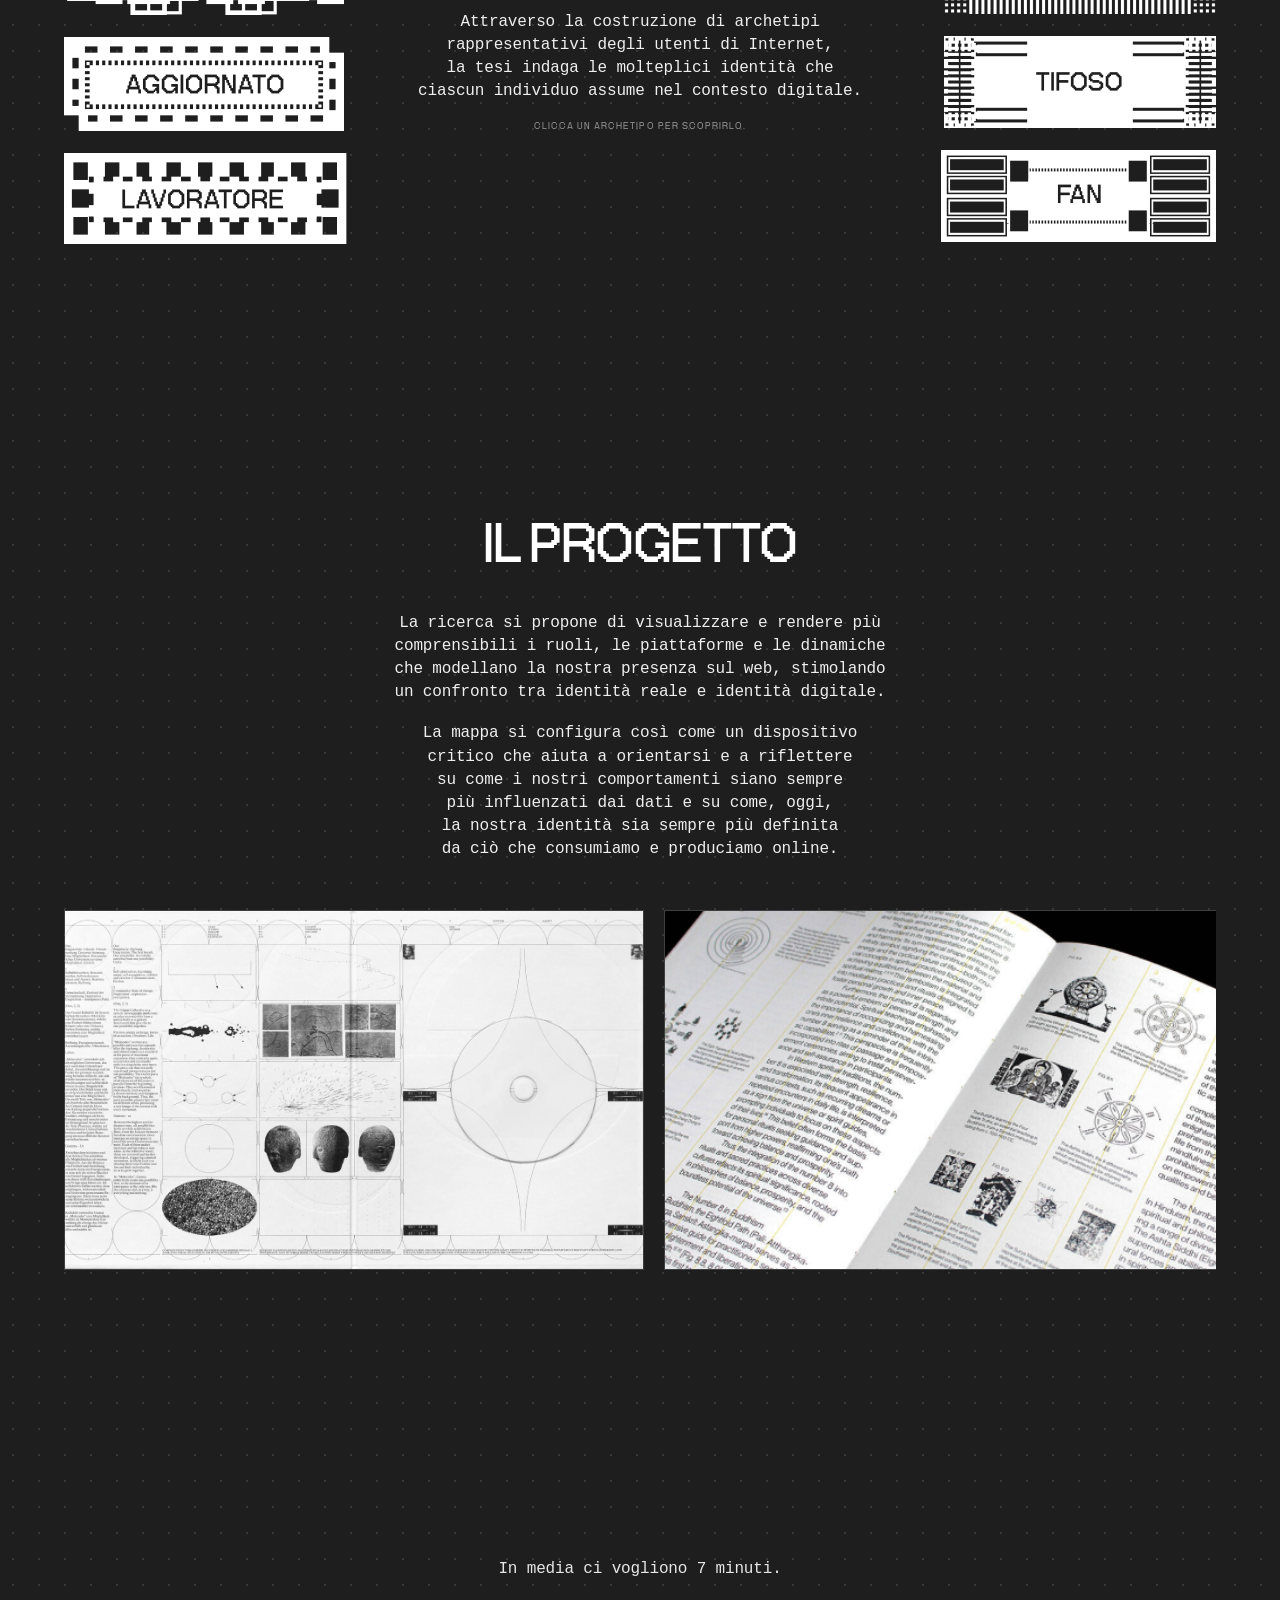
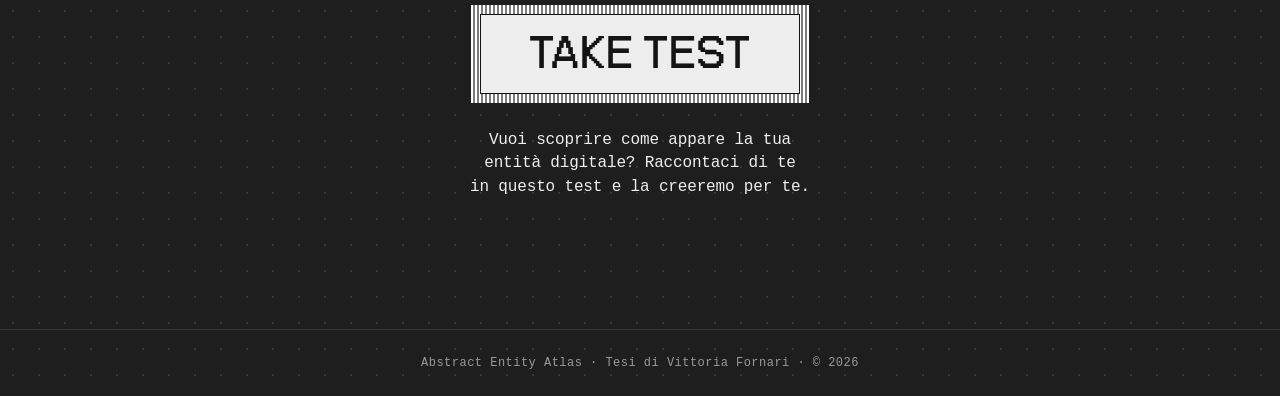
==== commit a3b6b1aa: "Restore Courier New/monospace font fallback Co-Authored-By: Claude Opus 4.8 <noreply@anthropic.com>" ====
--- a/index.html
+++ b/index.html
@@ -7,7 +7,7 @@
 <meta name="viewport" content="width=device-width, initial-scale=1.0" />
 <title>Abstract Entity Atlas — Vittoria Fornari</title>
 <meta name="description" content="Abstract Entity Atlas: un atlante delle identità digitali. Scopri il tuo archetipo." />
-<link rel="stylesheet" href="css/style.css?v=40" />
+<link rel="stylesheet" href="css/style.css?v=41" />
 </head>
 <body>
 
--- a/css/style.css
+++ b/css/style.css
@@ -37,8 +37,8 @@
   --youtube:  #ff0000;
   --instagram:#ff0069;
 
-  --font-display: "PP NeueBit", "Bakemono Text", sans-serif;
-  --font-body: "Bakemono Text", sans-serif;
+  --font-display: "PP NeueBit", "Courier New", monospace;
+  --font-body: "Bakemono Text", "Courier New", monospace;
 
   --maxw: 1280px;
   --gutter: clamp(18px, 5vw, 64px);
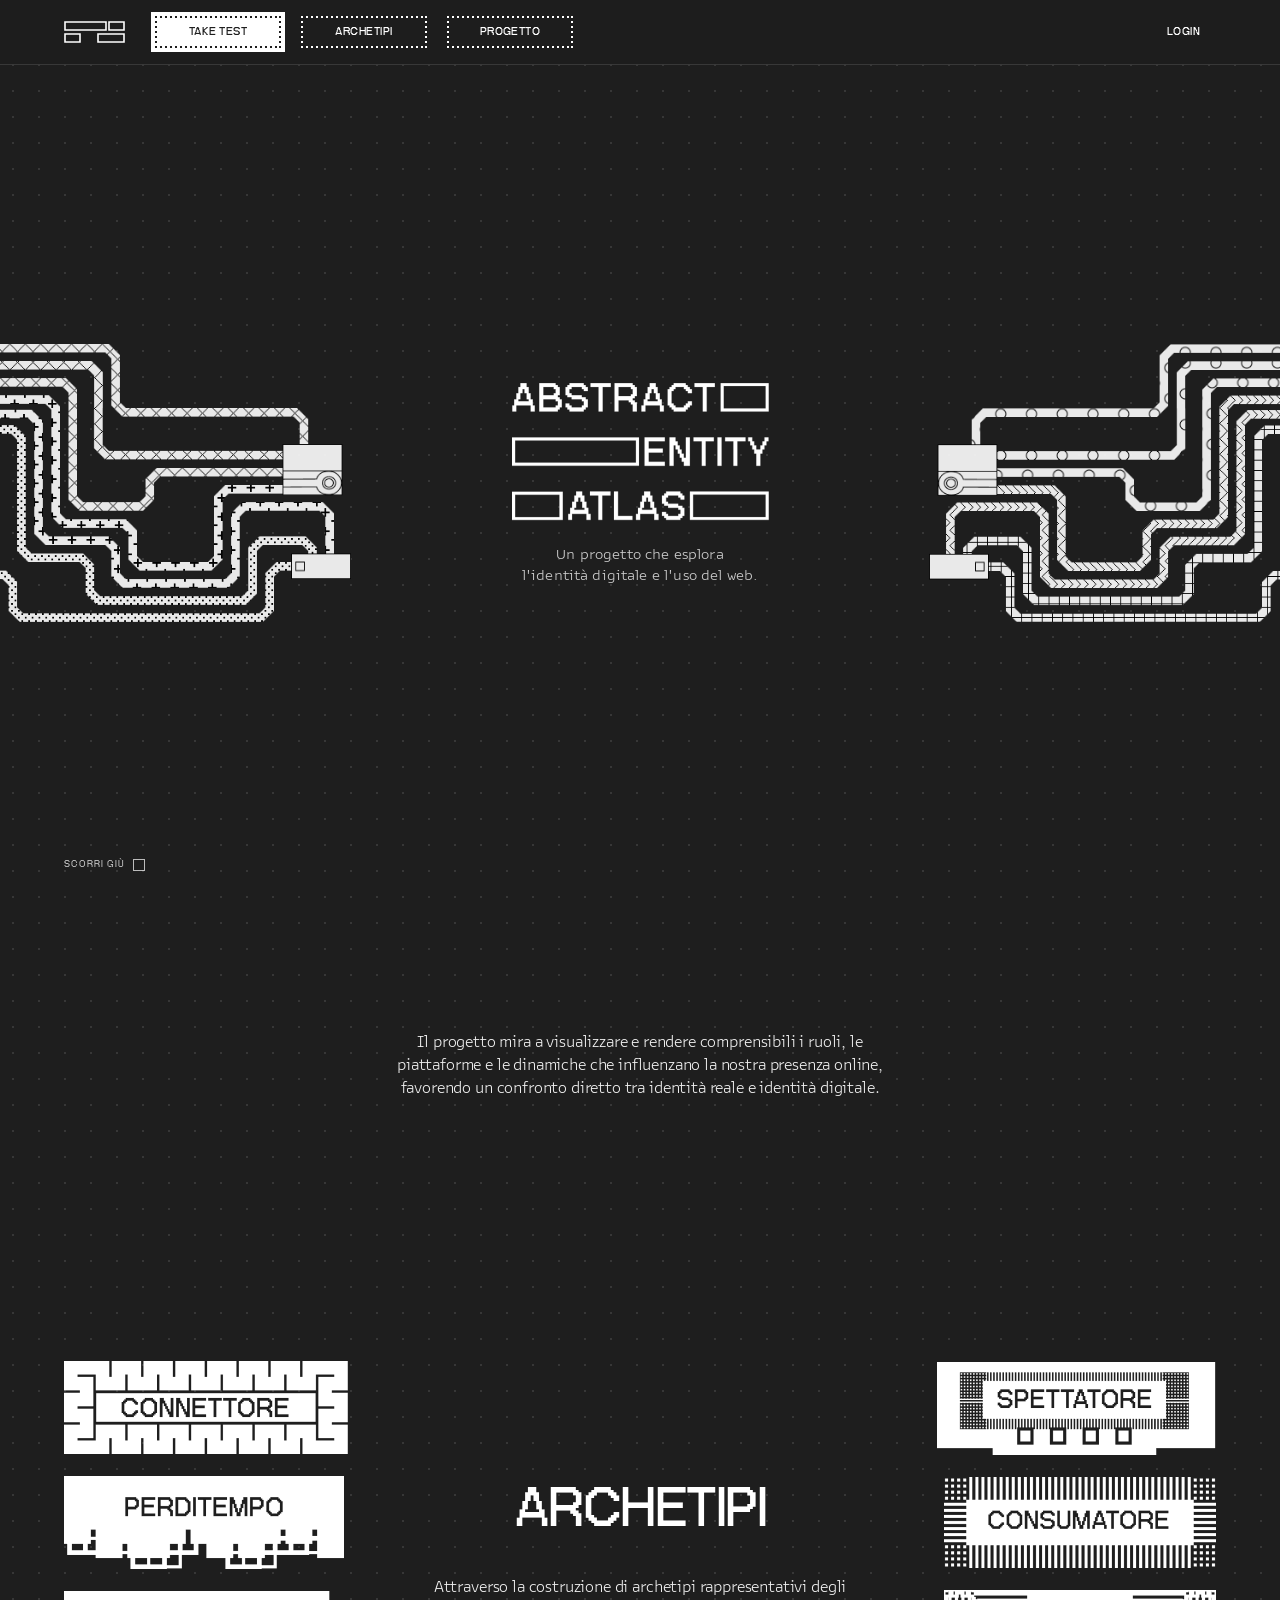
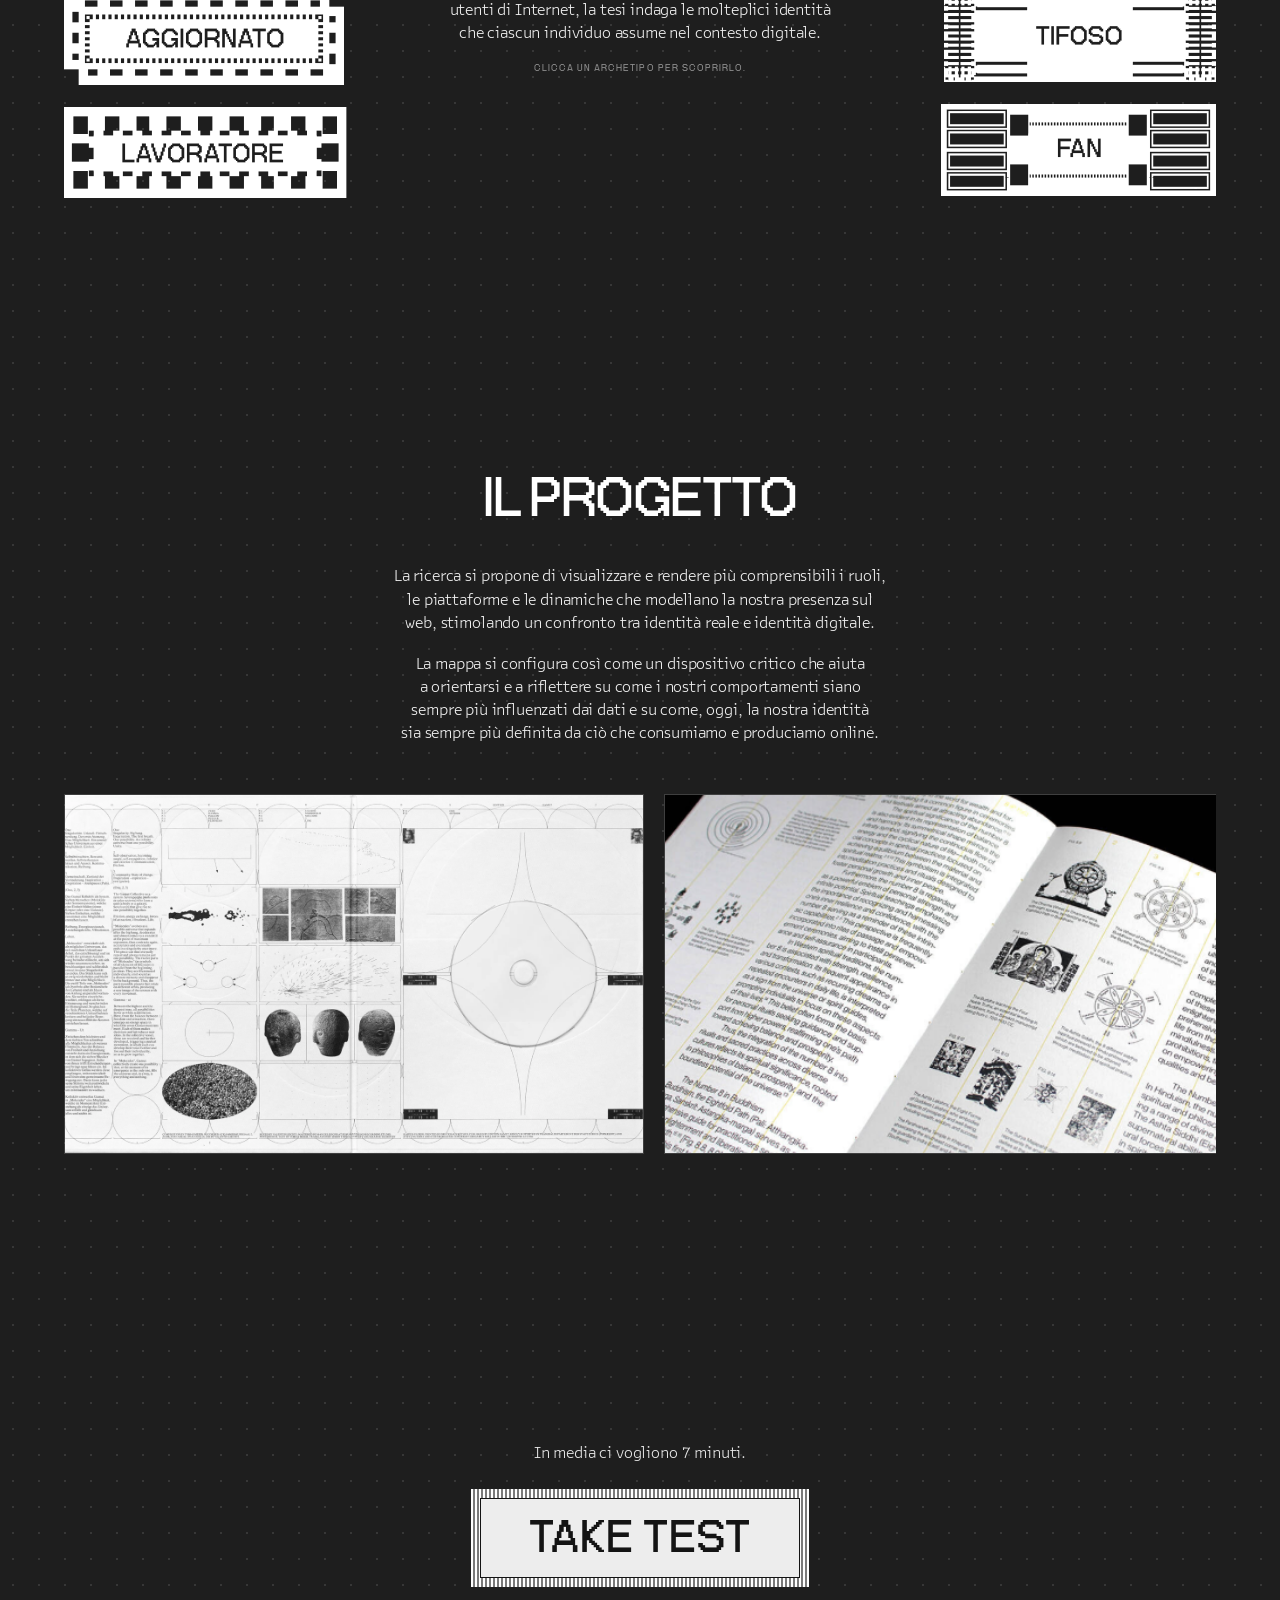
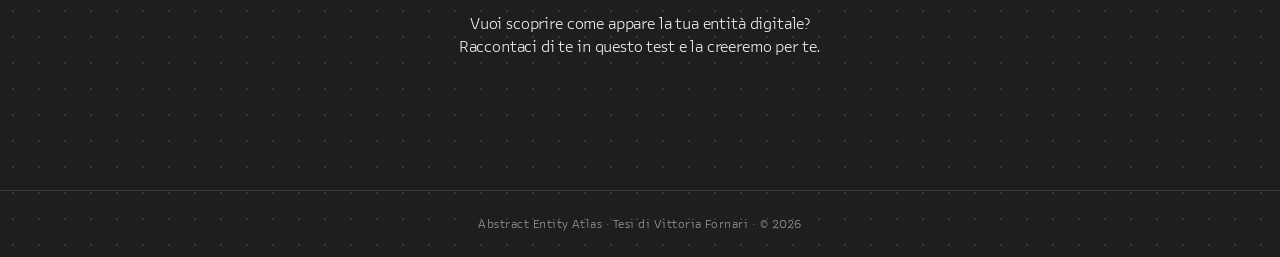
==== commit 655a32c4: "Add missing Bakemono Text Light font file (body text was falling back to monospace) Co-Authored-By: " ====
--- a/index.html
+++ b/index.html
@@ -7,7 +7,7 @@
 <meta name="viewport" content="width=device-width, initial-scale=1.0" />
 <title>Abstract Entity Atlas — Vittoria Fornari</title>
 <meta name="description" content="Abstract Entity Atlas: un atlante delle identità digitali. Scopri il tuo archetipo." />
-<link rel="stylesheet" href="css/style.css?v=41" />
+<link rel="stylesheet" href="css/style.css?v=43" />
 </head>
 <body>
 
--- a/css/style.css
+++ b/css/style.css
@@ -37,8 +37,8 @@
   --youtube:  #ff0000;
   --instagram:#ff0069;
 
-  --font-display: "PP NeueBit", "Courier New", monospace;
-  --font-body: "Bakemono Text", "Courier New", monospace;
+  --font-display: "PP NeueBit", "Bakemono Text", monospace;
+  --font-body: "Bakemono Text", monospace;
 
   --maxw: 1280px;
   --gutter: clamp(18px, 5vw, 64px);
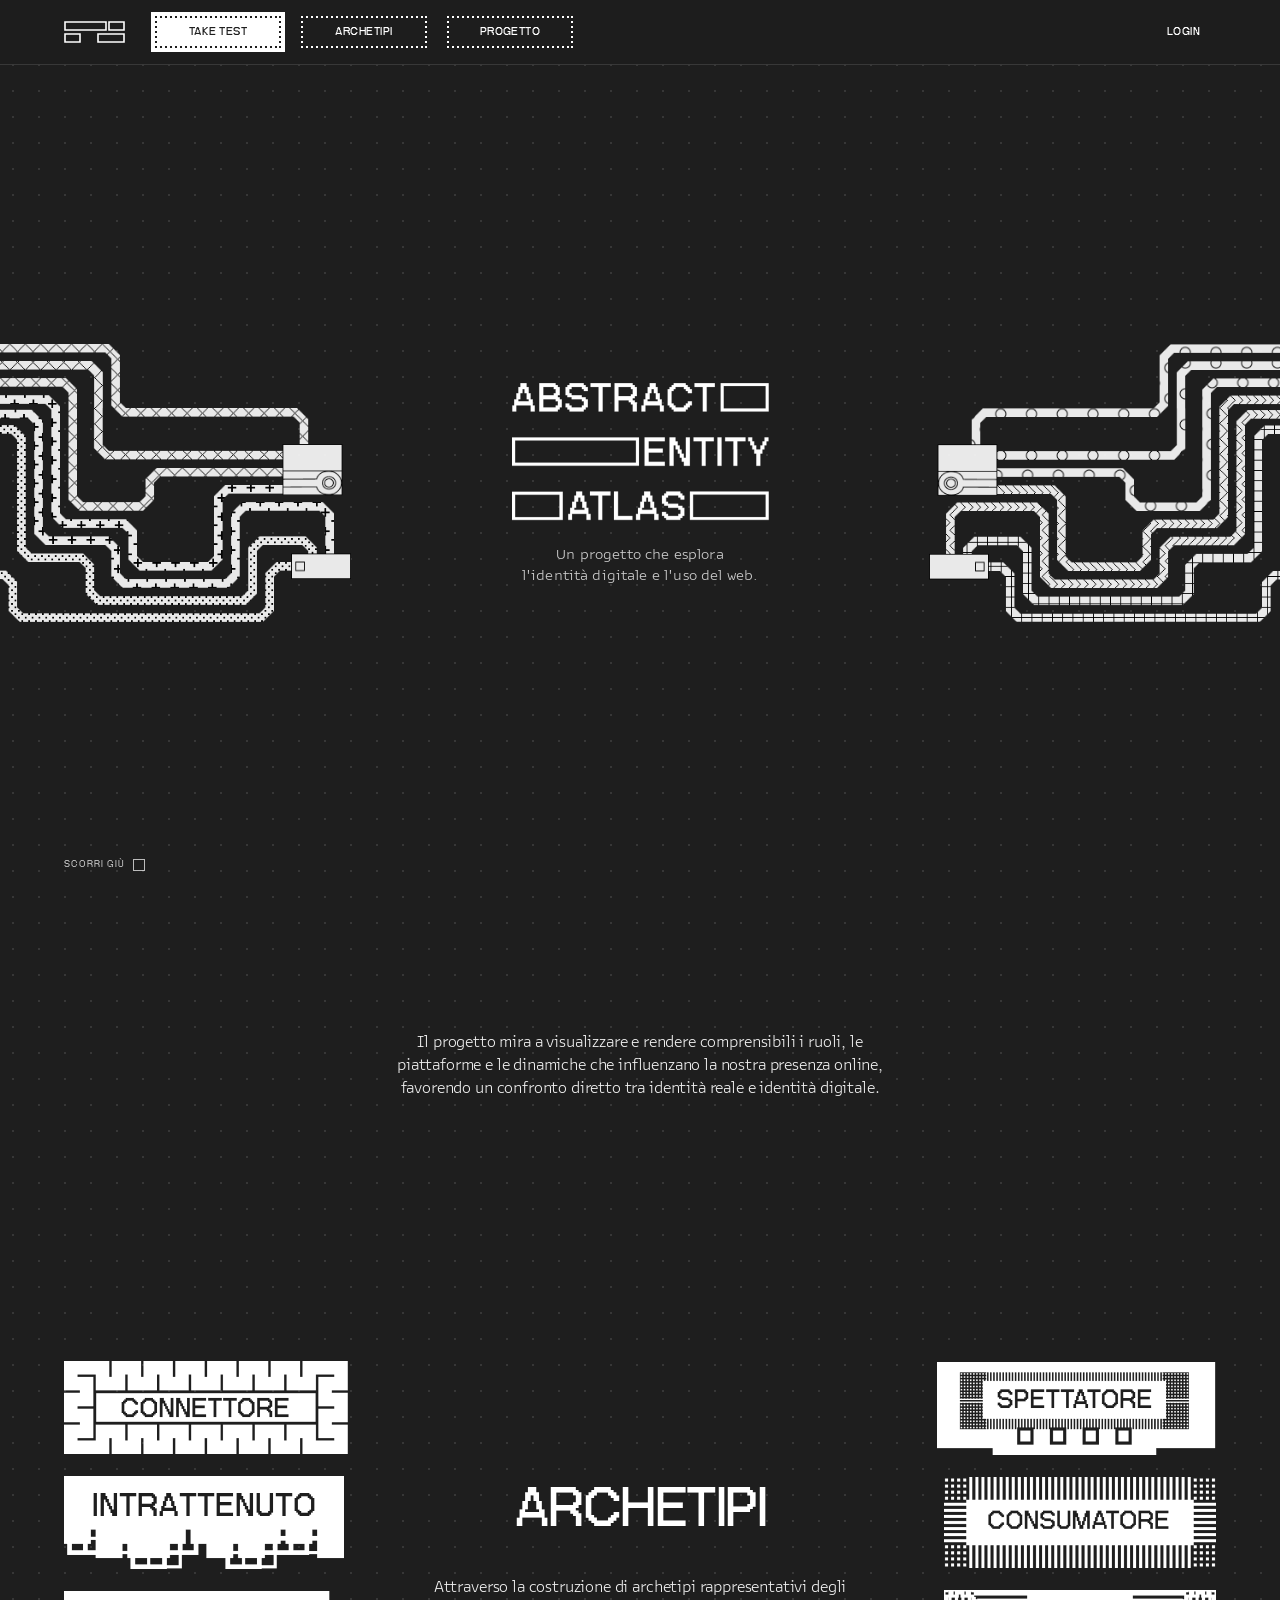
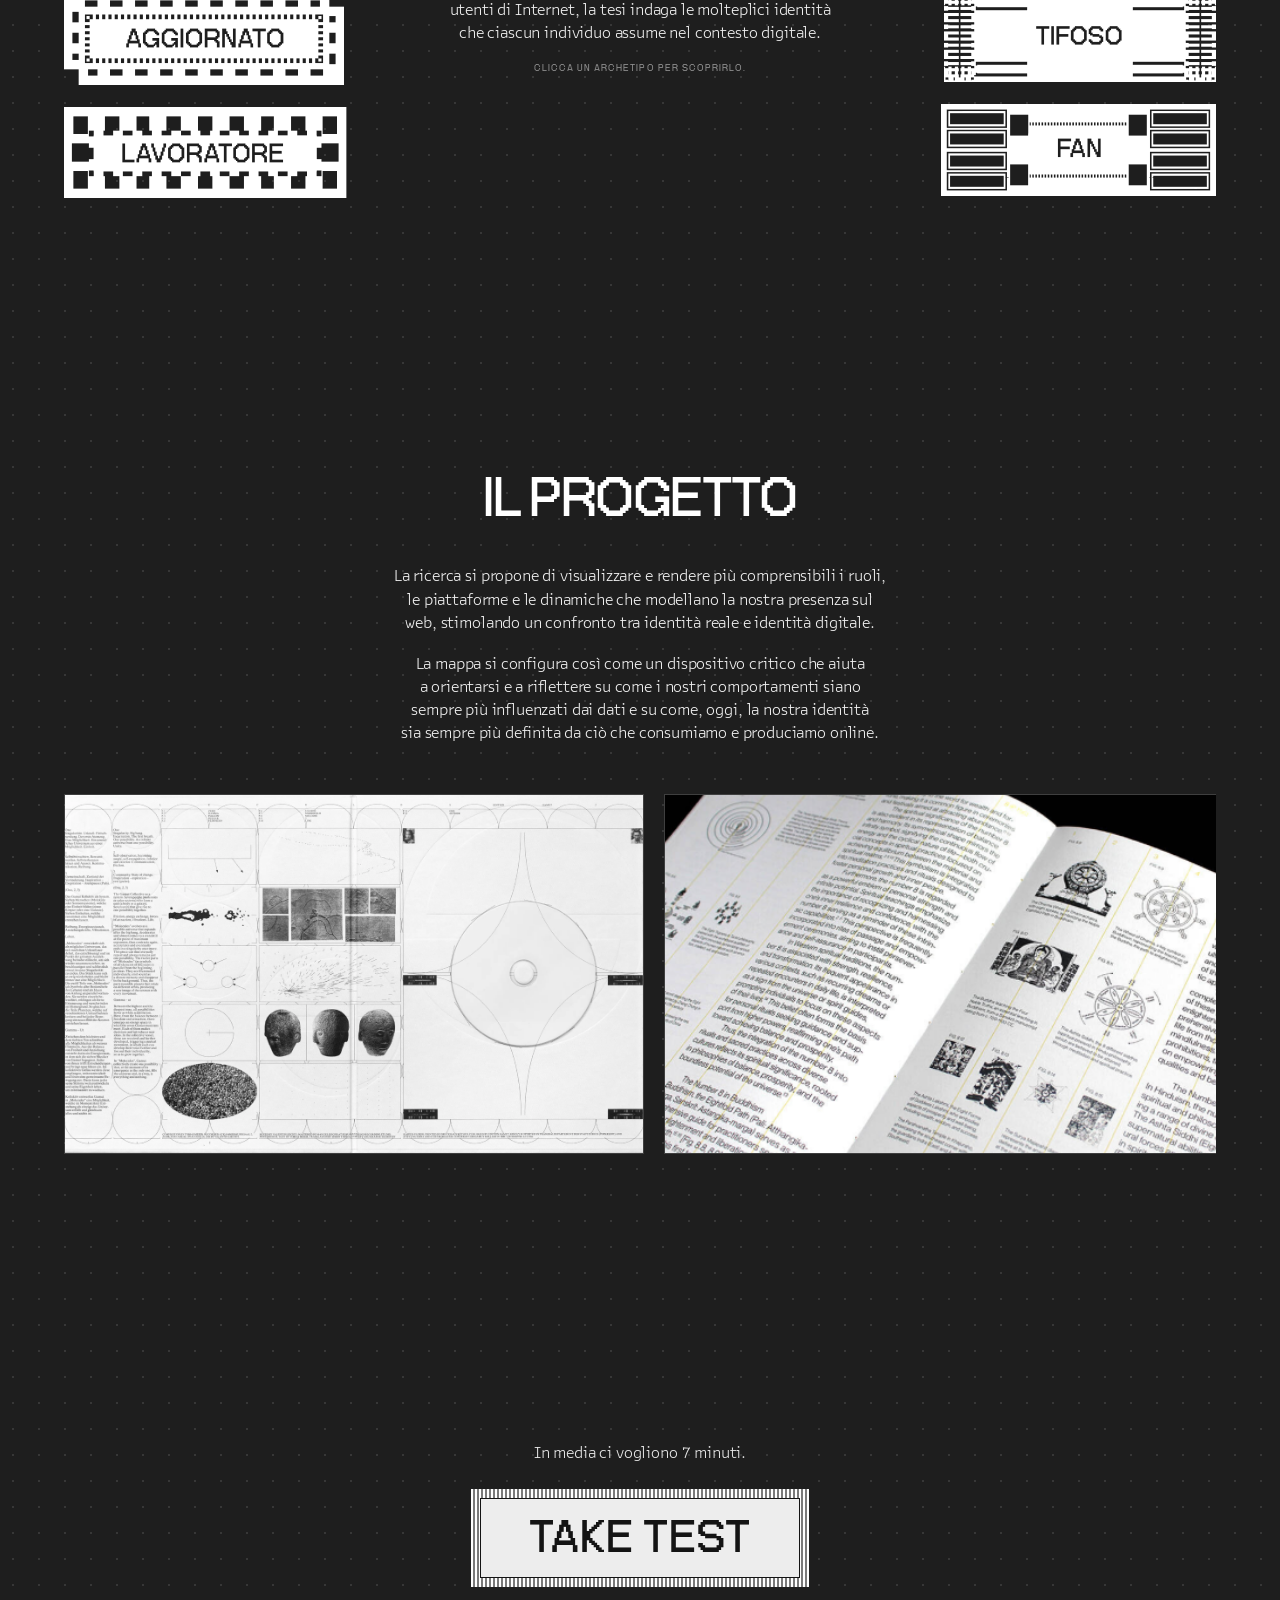
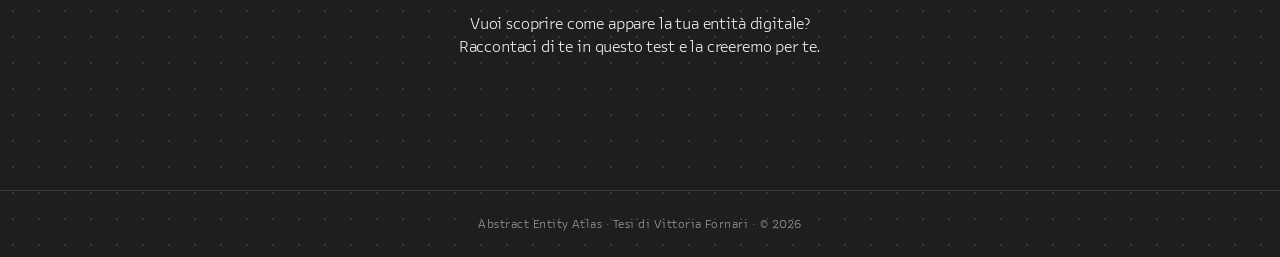
==== commit 11cb2e0d: "Rename Perditempo → Intrattenuto (new tag image + archetype key) Co-Authored-By: Claude Opus 4.8 <no" ====
--- a/index.html
+++ b/index.html
@@ -7,7 +7,7 @@
 <meta name="viewport" content="width=device-width, initial-scale=1.0" />
 <title>Abstract Entity Atlas — Vittoria Fornari</title>
 <meta name="description" content="Abstract Entity Atlas: un atlante delle identità digitali. Scopri il tuo archetipo." />
-<link rel="stylesheet" href="css/style.css?v=43" />
+<link rel="stylesheet" href="css/style.css?v=46" />
 </head>
 <body>
 
@@ -75,7 +75,7 @@
         <div class="archetipi-grid">
           <div class="tag-col left">
             <div class="tag-item"><img src="assets/img/tag-connettore.png" alt="Connettore" /></div>
-            <div class="tag-item"><img src="assets/img/tag-perditempo.png" alt="Perditempo" /></div>
+            <div class="tag-item"><img src="assets/img/tag-intrattenuto.png" alt="Intrattenuto" /></div>
             <div class="tag-item"><img src="assets/img/tag-aggiornato.png" alt="Aggiornato" /></div>
             <div class="tag-item"><img src="assets/img/tag-lavoratore.png" alt="Lavoratore" /></div>
           </div>
@@ -164,7 +164,7 @@
         burger.setAttribute('aria-expanded', 'false');
       }));
   </script>
-  <script src="js/archetypes.js"></script>
+  <script src="js/archetypes.js?v=2"></script>
   <script src="js/reveal.js"></script>
 </body>
 </html>
--- a/css/style.css
+++ b/css/style.css
@@ -681,10 +681,16 @@
 /* progress */
 .q-progress {
   height: 6px;
-  width: 64px;
+  width: 100%;                       /* full width of the question box above */
+  background: rgba(255,255,255,0.14);
+  margin: 0 0 30px 0;
+  overflow: hidden;
+}
+.q-progress-fill {
+  display: block;
+  height: 100%;
   background: var(--white);
-  margin: 0 0 30px 0;
-  transition: width .3s ease;
+  transition: width .35s ease;
 }
 
 /* options box */
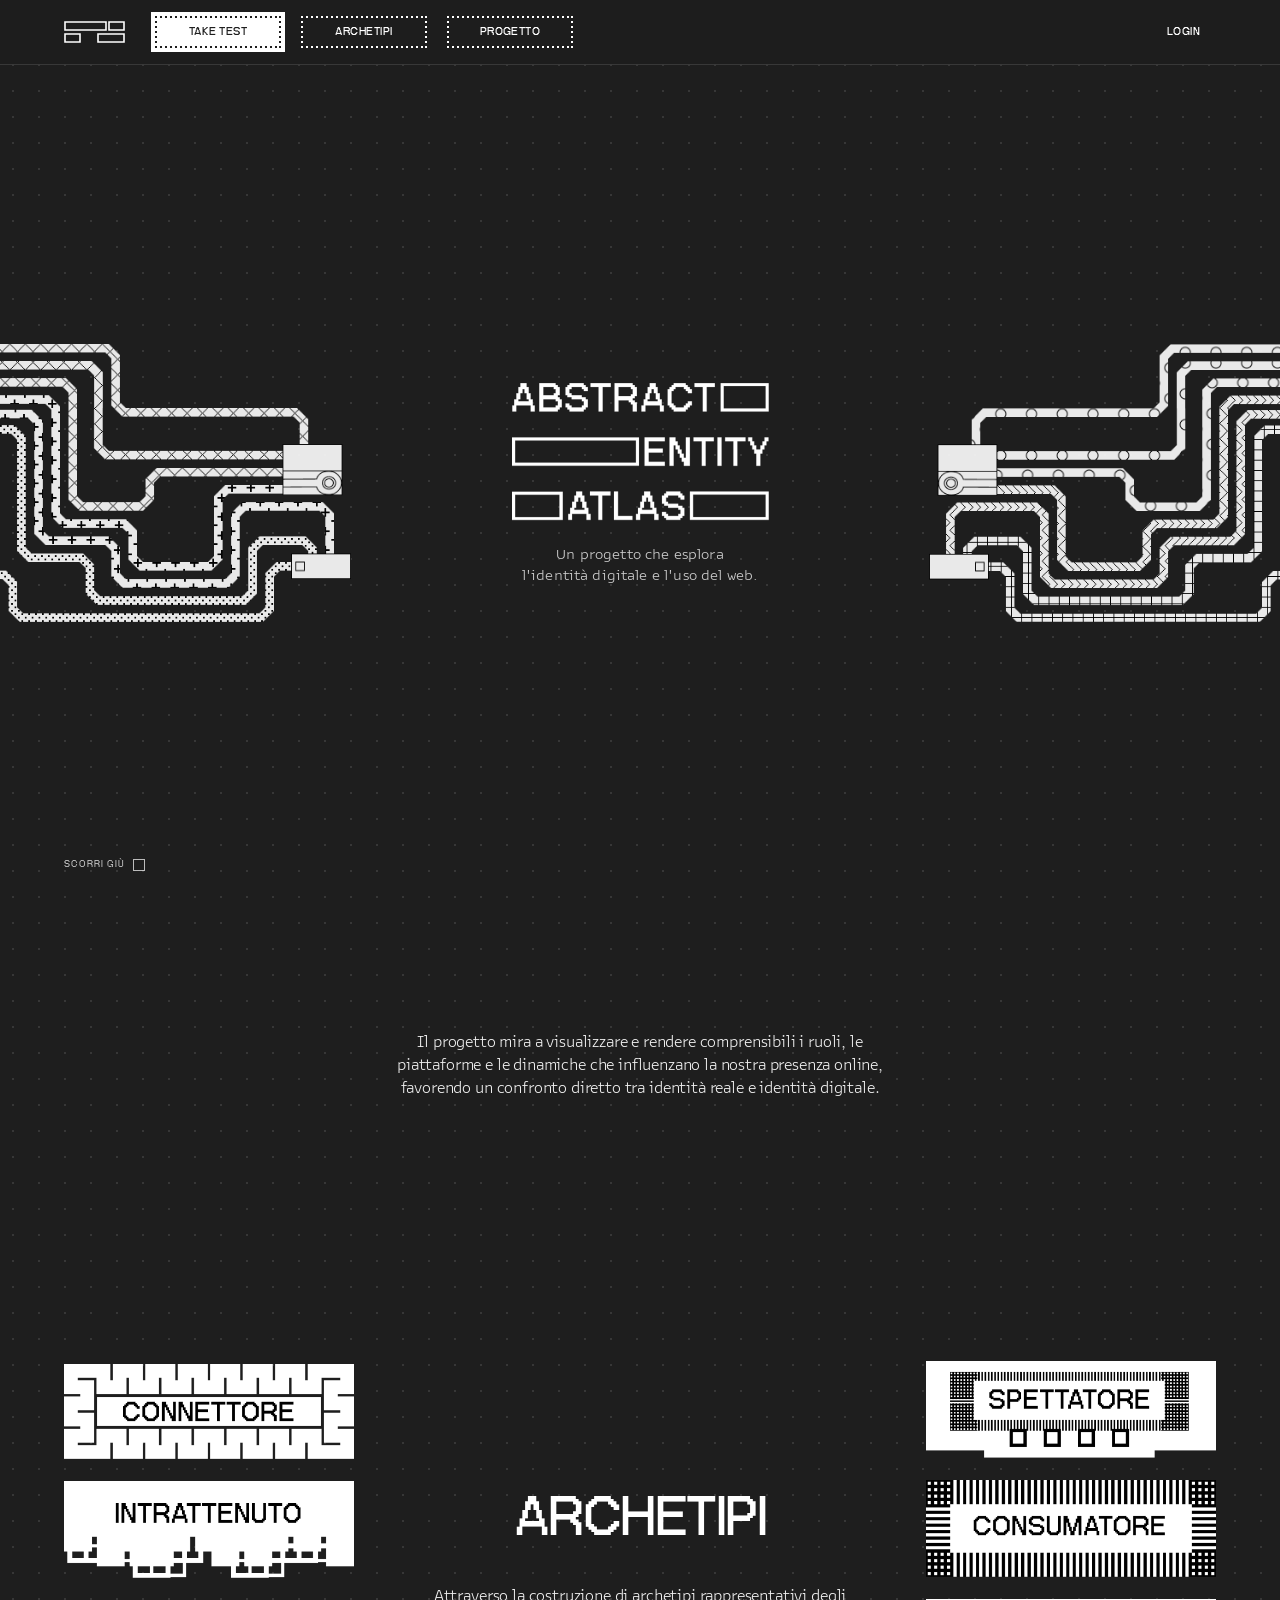
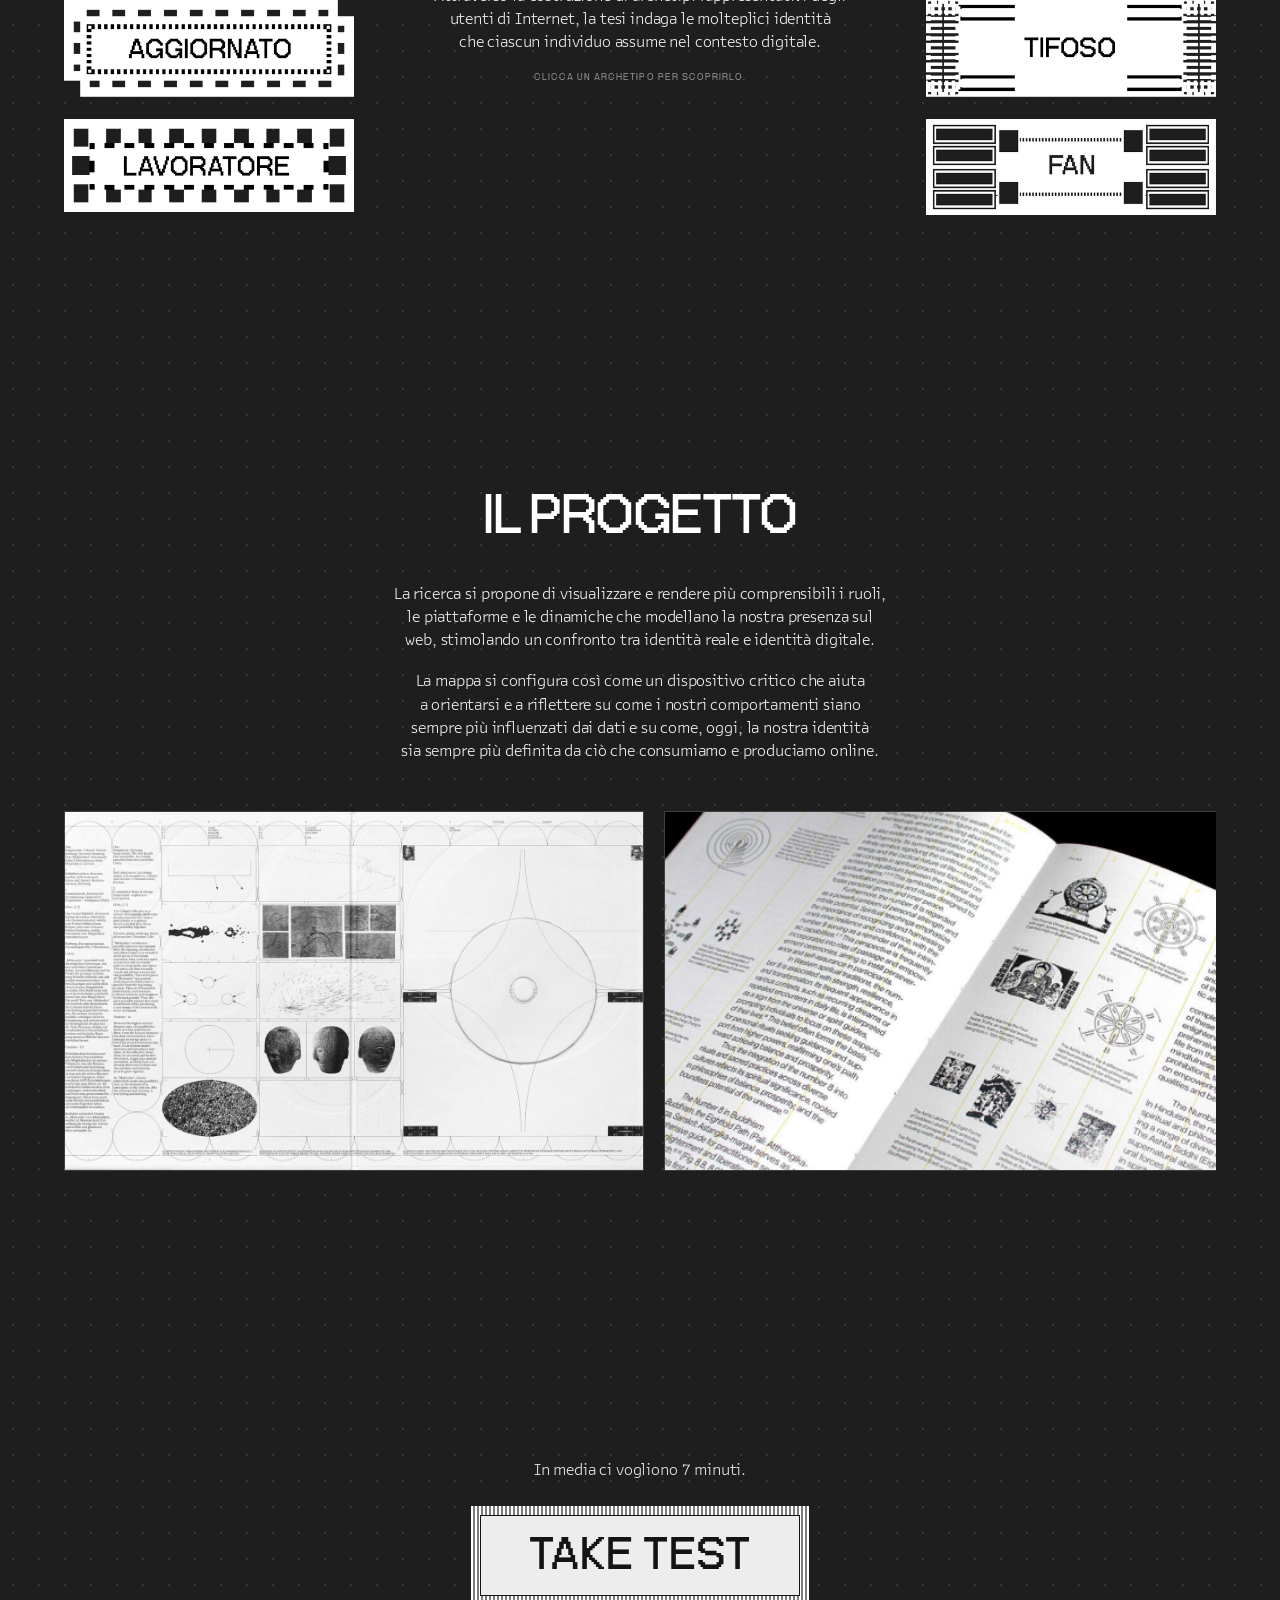
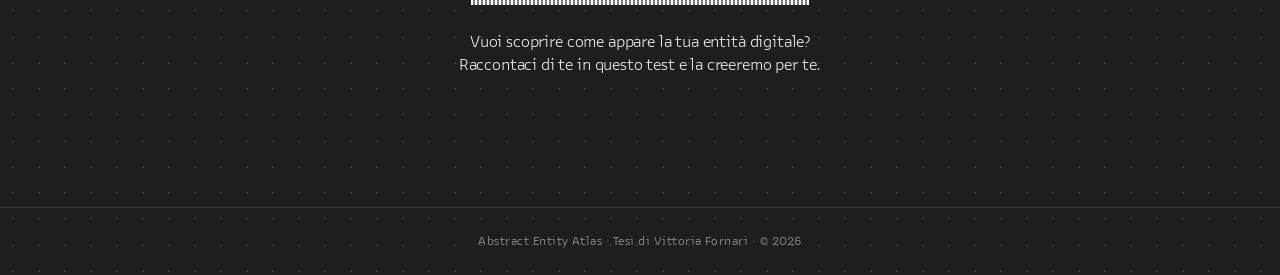
==== commit 6063cd0a: "Replace all 8 archetype tags with new higher-res versions; resize Fan to match Co-Authored-By: Claud" ====
--- a/index.html
+++ b/index.html
@@ -7,7 +7,7 @@
 <meta name="viewport" content="width=device-width, initial-scale=1.0" />
 <title>Abstract Entity Atlas — Vittoria Fornari</title>
 <meta name="description" content="Abstract Entity Atlas: un atlante delle identità digitali. Scopri il tuo archetipo." />
-<link rel="stylesheet" href="css/style.css?v=46" />
+<link rel="stylesheet" href="css/style.css?v=47" />
 </head>
 <body>
 
@@ -74,10 +74,10 @@
       <div class="wrap">
         <div class="archetipi-grid">
           <div class="tag-col left">
-            <div class="tag-item"><img src="assets/img/tag-connettore.png" alt="Connettore" /></div>
-            <div class="tag-item"><img src="assets/img/tag-intrattenuto.png" alt="Intrattenuto" /></div>
-            <div class="tag-item"><img src="assets/img/tag-aggiornato.png" alt="Aggiornato" /></div>
-            <div class="tag-item"><img src="assets/img/tag-lavoratore.png" alt="Lavoratore" /></div>
+            <div class="tag-item"><img src="assets/img/tag-connettore.png?v=2" alt="Connettore" /></div>
+            <div class="tag-item"><img src="assets/img/tag-intrattenuto.png?v=2" alt="Intrattenuto" /></div>
+            <div class="tag-item"><img src="assets/img/tag-aggiornato.png?v=2" alt="Aggiornato" /></div>
+            <div class="tag-item"><img src="assets/img/tag-lavoratore.png?v=2" alt="Lavoratore" /></div>
           </div>
           <div class="archetipi-center">
             <h2 class="section-title">Archetipi</h2>
@@ -99,10 +99,10 @@
             </div>
           </div>
           <div class="tag-col right">
-            <div class="tag-item"><img src="assets/img/tag-spettatore.png" alt="Spettatore" /></div>
-            <div class="tag-item"><img src="assets/img/tag-consumatore.png" alt="Consumatore" /></div>
-            <div class="tag-item"><img src="assets/img/tag-tifoso.png" alt="Tifoso" /></div>
-            <div class="tag-item"><img src="assets/img/tag-fan.png" alt="Fan" /></div>
+            <div class="tag-item"><img src="assets/img/tag-spettatore.png?v=2" alt="Spettatore" /></div>
+            <div class="tag-item"><img src="assets/img/tag-consumatore.png?v=2" alt="Consumatore" /></div>
+            <div class="tag-item"><img src="assets/img/tag-tifoso.png?v=2" alt="Tifoso" /></div>
+            <div class="tag-item"><img src="assets/img/tag-fan.png?v=2" alt="Fan" /></div>
           </div>
         </div>
       </div>
@@ -164,7 +164,7 @@
         burger.setAttribute('aria-expanded', 'false');
       }));
   </script>
-  <script src="js/archetypes.js?v=2"></script>
+  <script src="js/archetypes.js?v=3"></script>
   <script src="js/reveal.js"></script>
 </body>
 </html>
